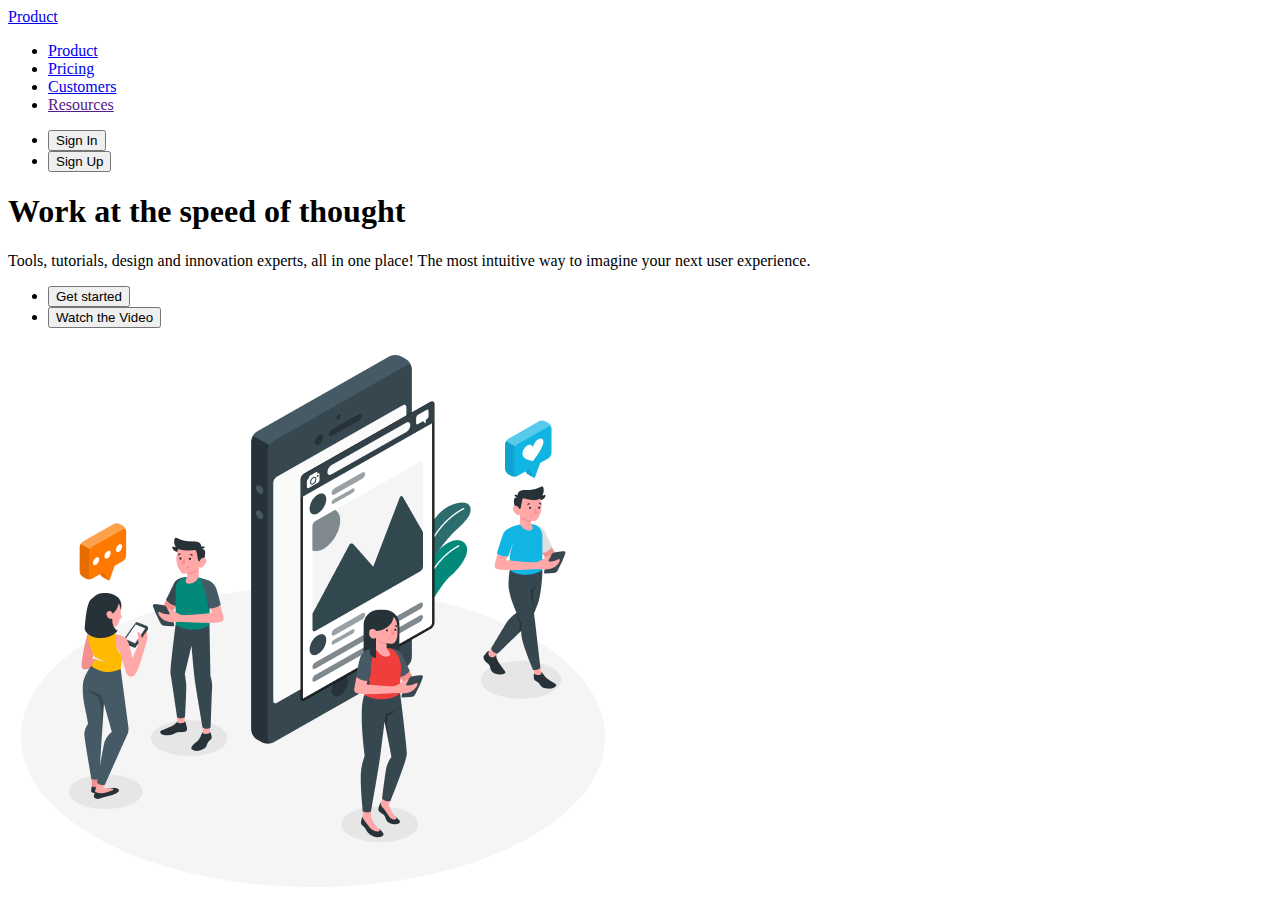
==== index.html @ 8b55de96 "add index file" ====
<!DOCTYPE html>
<html lang="en">

<head>
    <meta charset="UTF-8">
    <meta name="viewport" content="width=device-width, initial-scale=1.0">
    <title>Bisness promotion</title>
</head>

<body>
    <header>


        <nav>
            <a href="index.html"><img src="" alt="">Product</a>
            <ul>
                <li><a href="./index.html">Product</a></li>
                <li><a href="./pricises.html">Pricing</a></li>
                <li><a href="./customers.html">Customers</a></li>
                <li><a href="">Resources</a></li>
            </ul>
        </nav>
        <ul>
            <li><button type="button">Sign In</button></li>
            <li><button type="button">Sign Up</button></li>
        </ul>
    </header>

    <main>
        <section>
            <h1>Work at the speed of thought</h1>
            <p>Tools, tutorials, design and innovation experts, all in one place! The most intuitive way to imagine your
                next user
                experience.</p>
            <ul>
                <li><button type="button">Get started</button></li>
                <li><button type="button">Watch the Video</button></li>
            </ul>
            <img src="./images/hero-img (1).png" alt="peoples">
        </section>

    </main>
    <footer></footer>
</body>

</html>
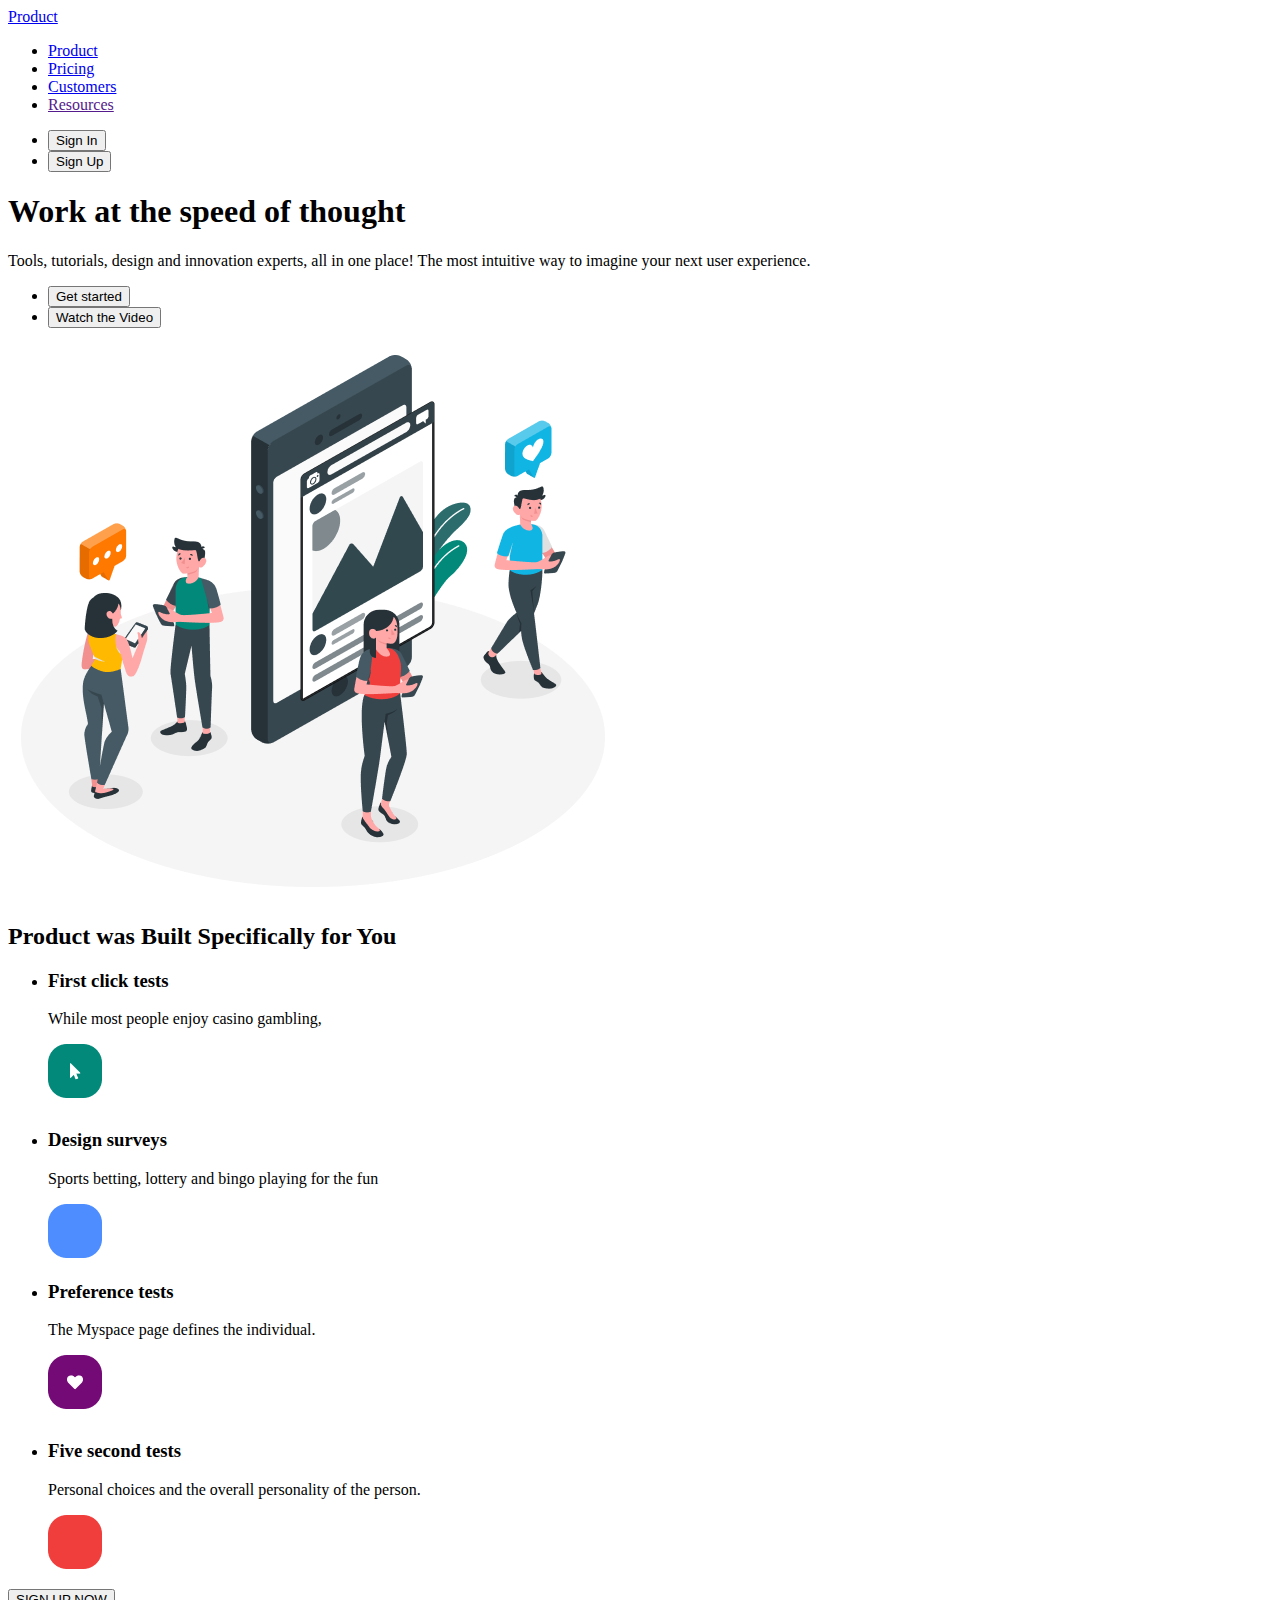
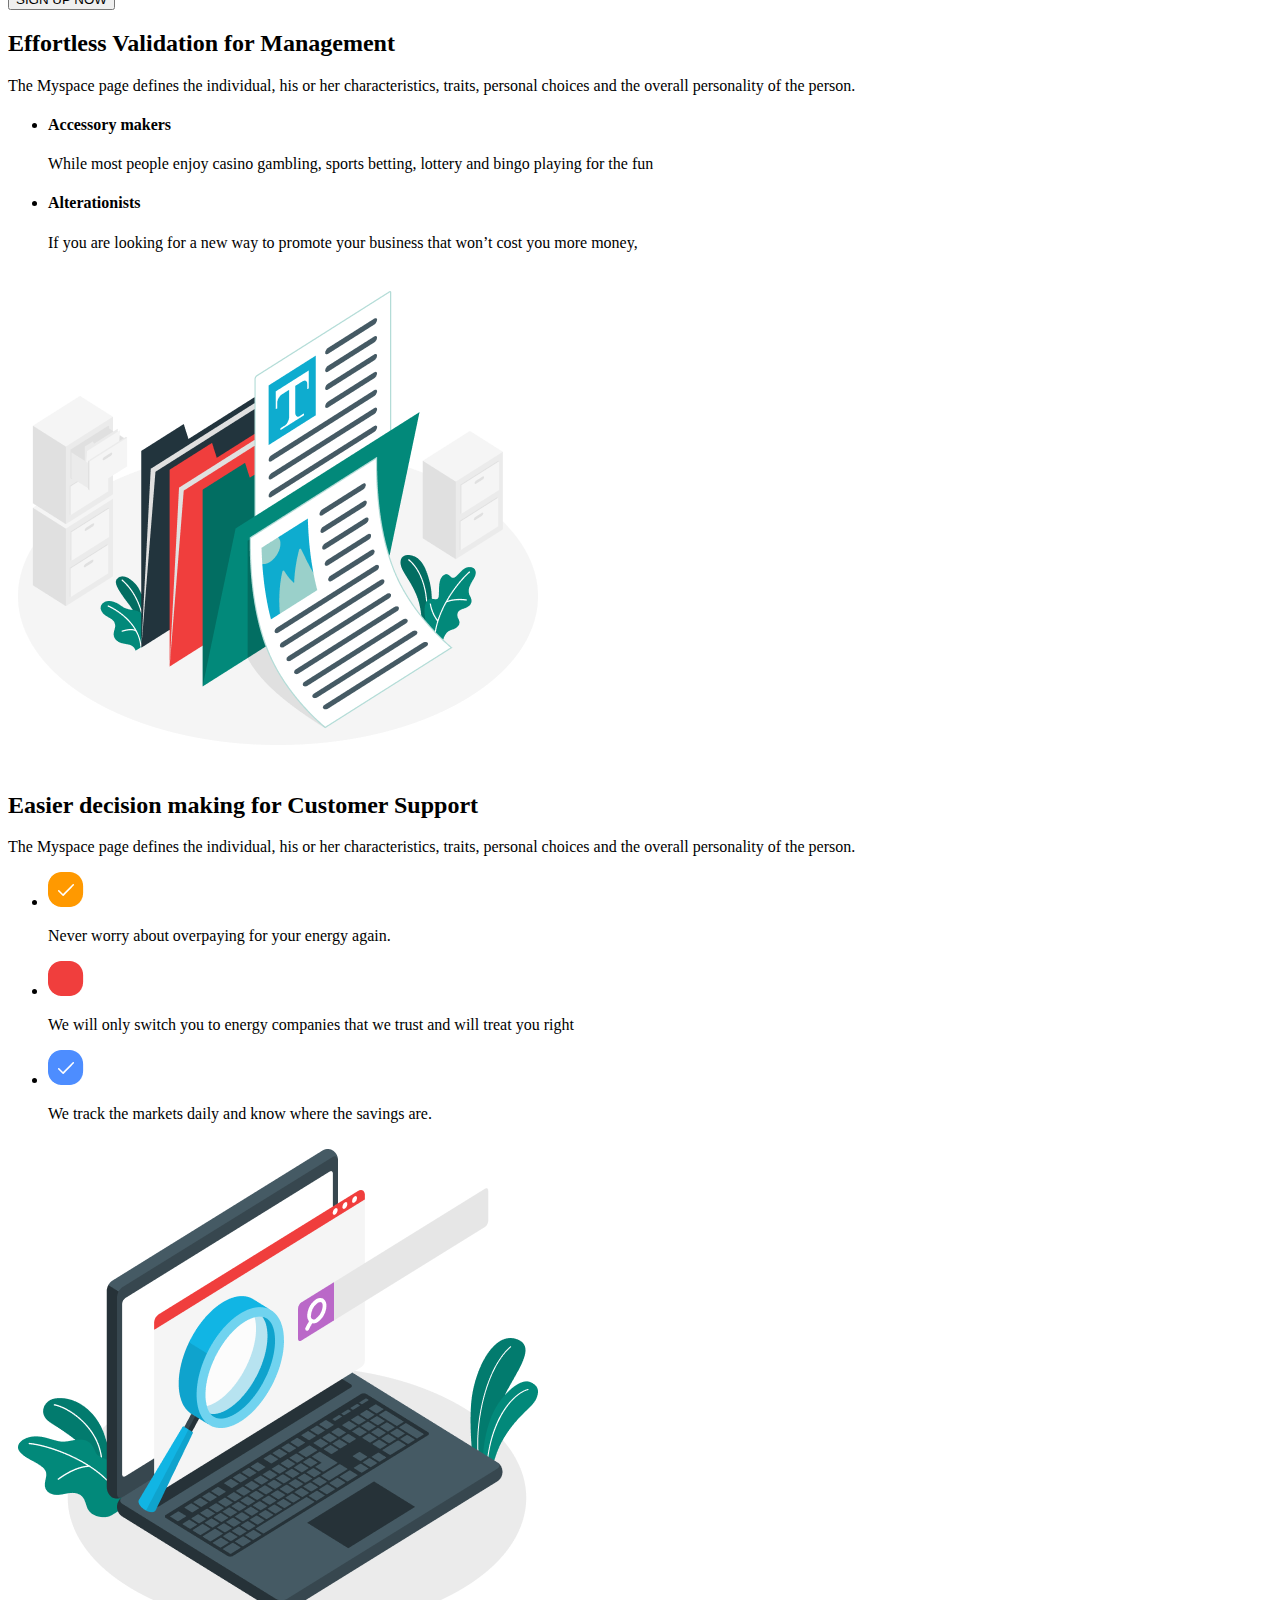
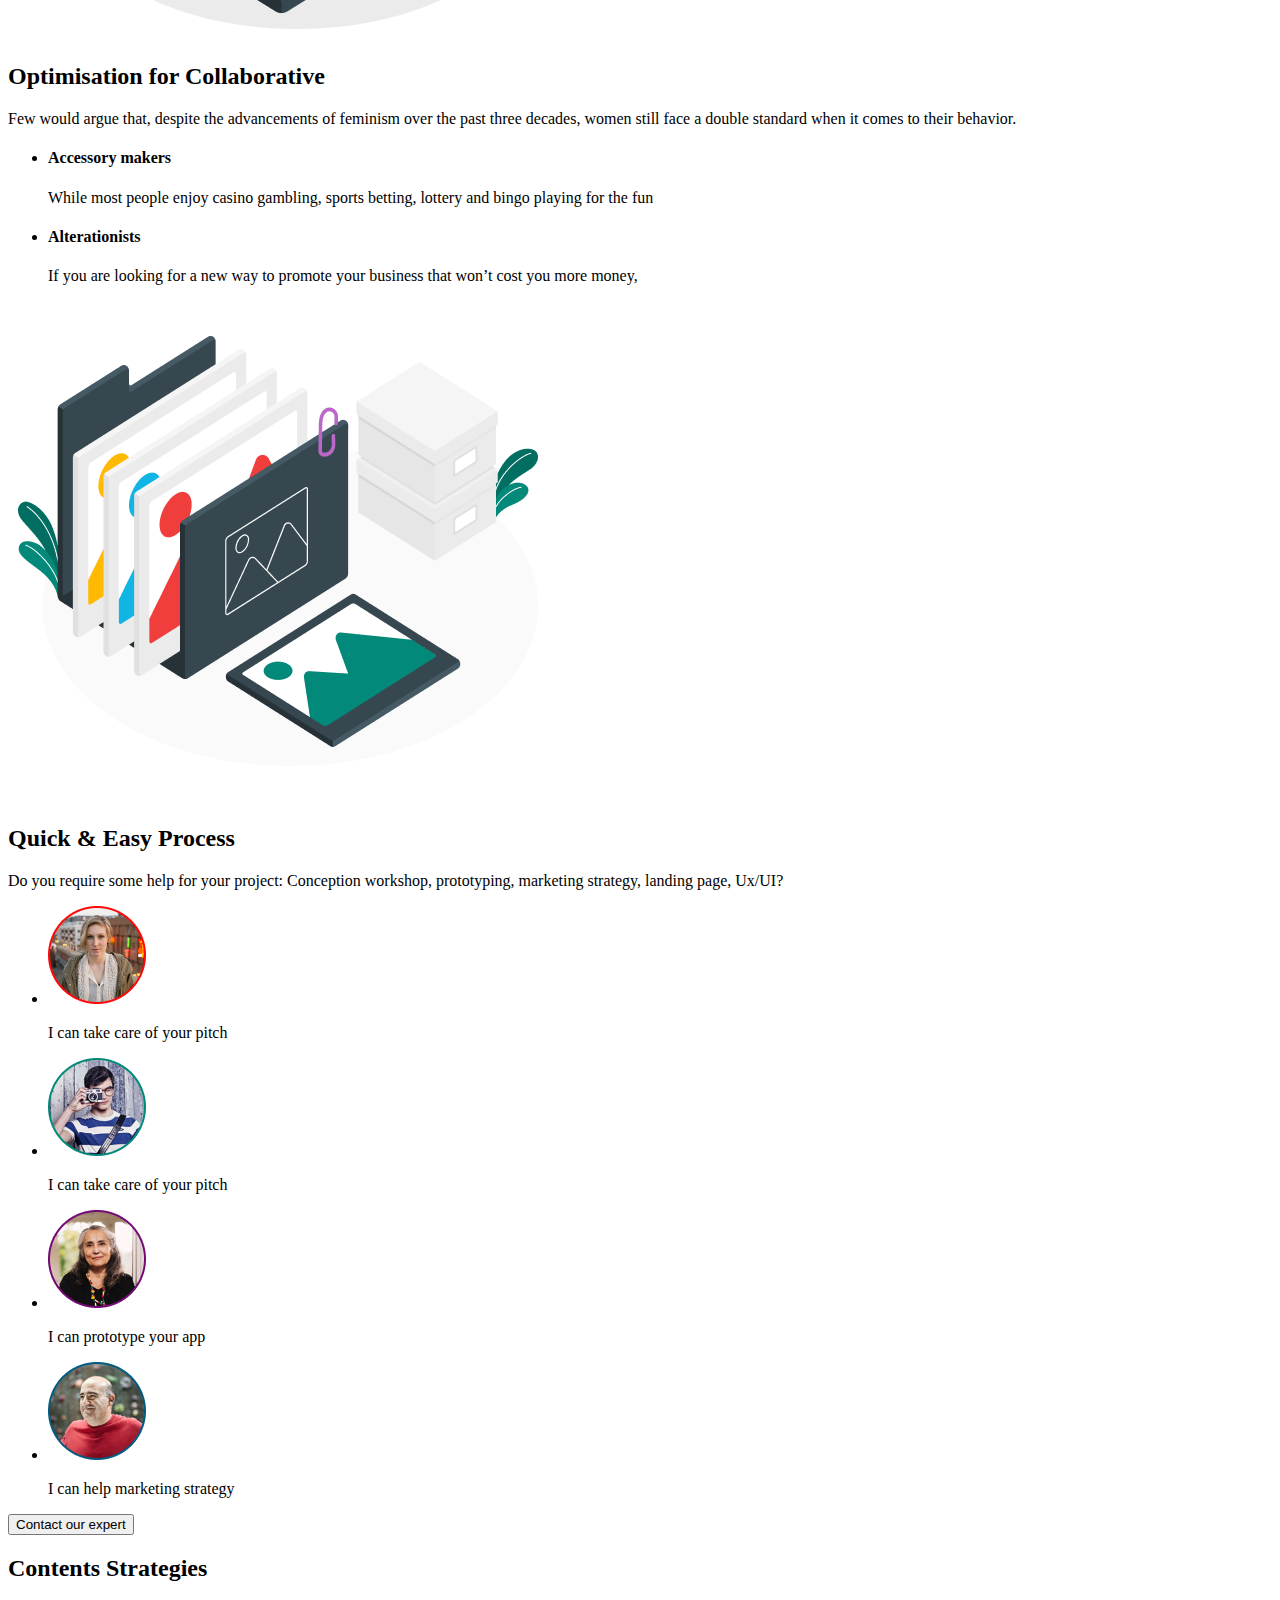
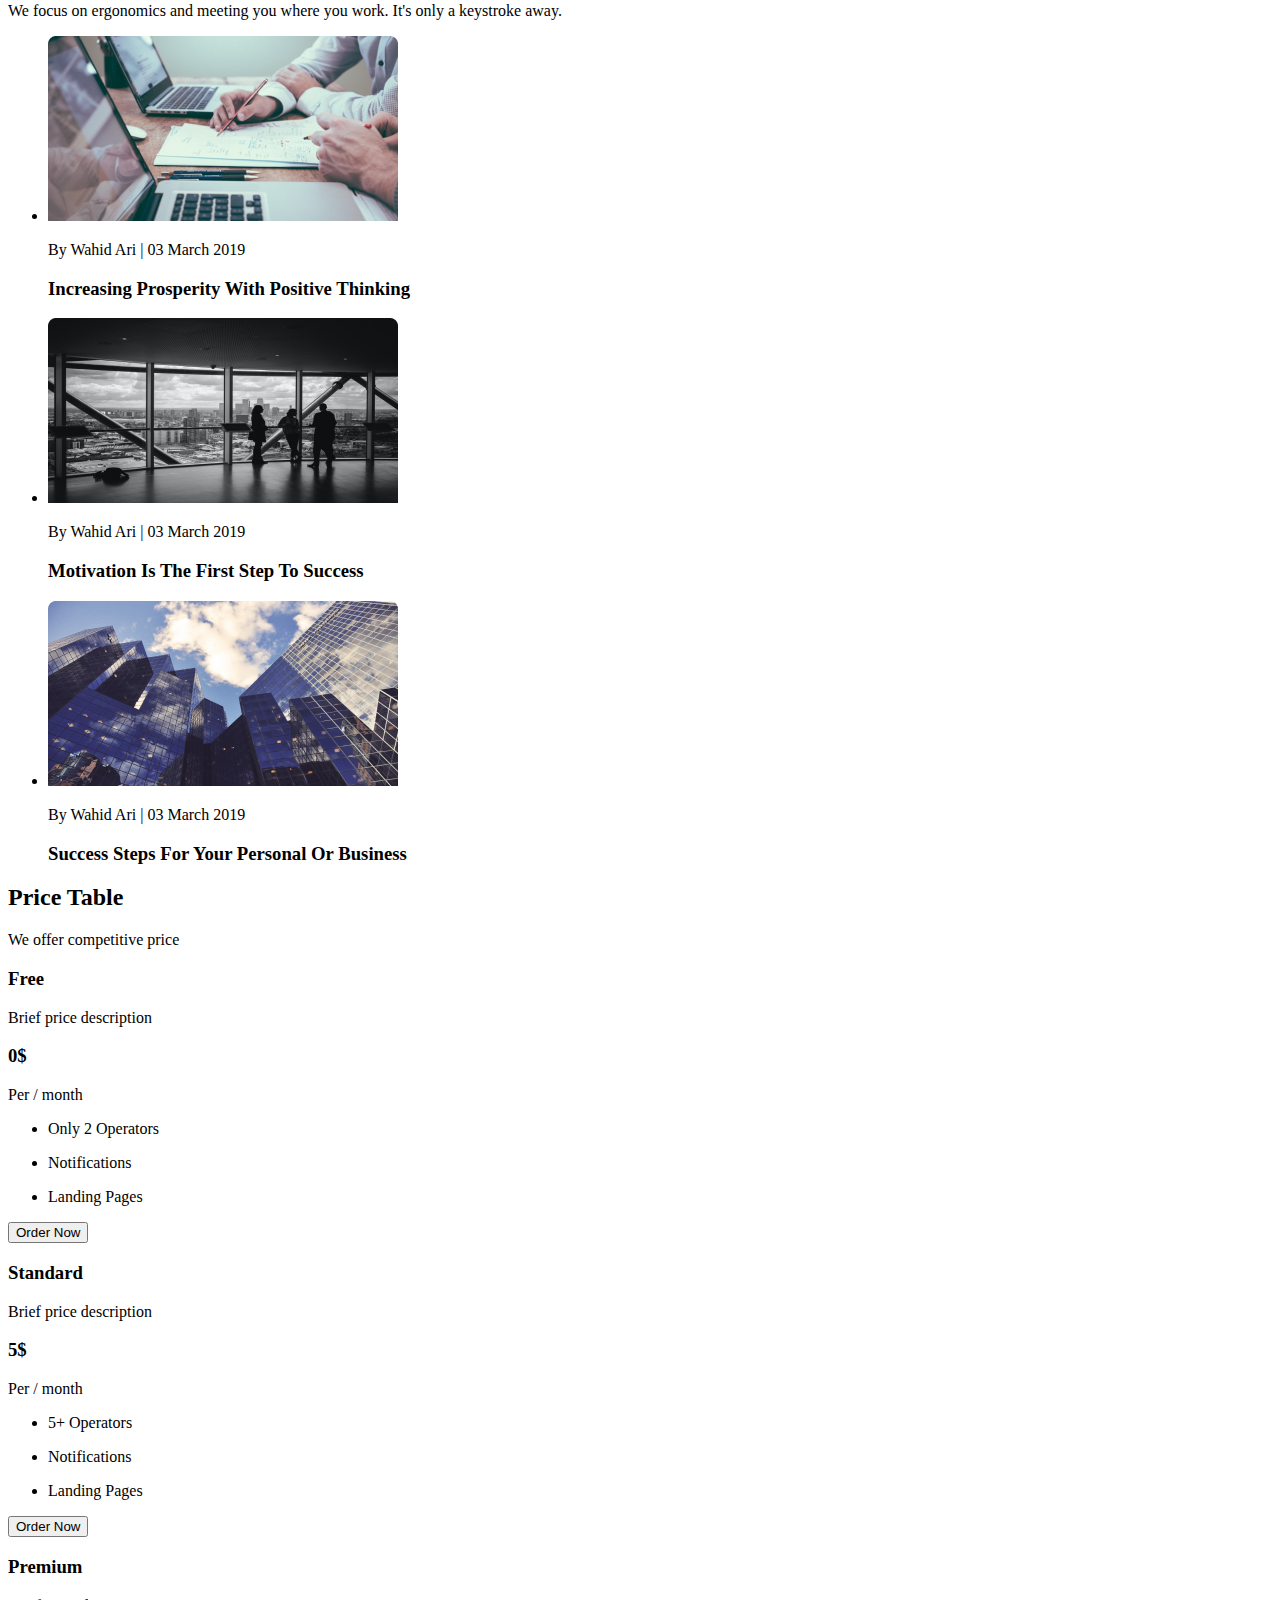
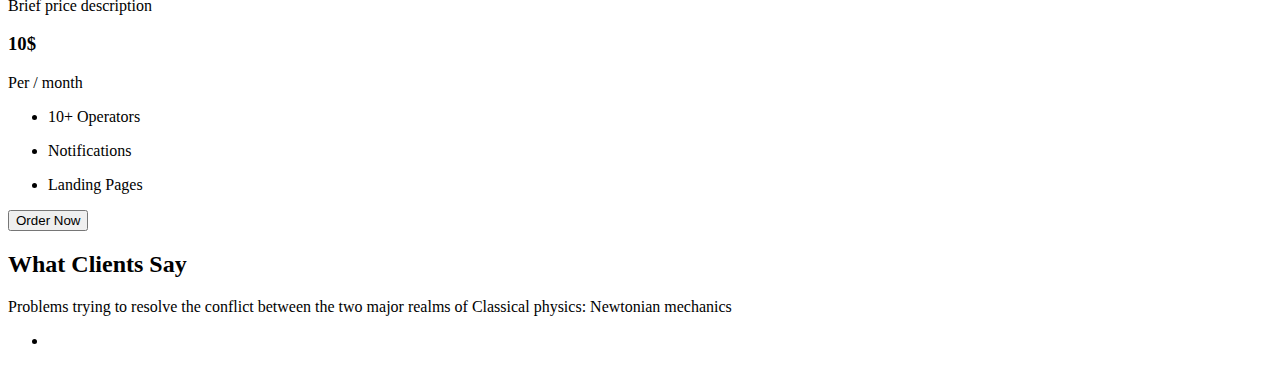
==== commit e9375812: "add index file" ====
--- a/index.html
+++ b/index.html
@@ -38,6 +38,210 @@
             </ul>
             <img src="./images/hero-img (1).png" alt="peoples">
         </section>
+        <section>
+            <h2>Product was Built Specifically for You</h2>
+            <ul>
+                <li>
+                    <h3>First click tests</h3>
+                    <p>While most people enjoy casino gambling,</p> 
+                    <img src="./images/grun.png" alt="grun">
+                </li>
+            </ul>
+            <ul>
+                <li>
+                    <h3>Design surveys</h3>
+                    <p>Sports betting, lottery and bingo playing for the fun</p>
+                    <img src="./images/blau.png" alt="blau">
+                </li>
+            </ul>
+            <ul>
+                <li>
+                    <h3>Preference tests</h3>
+                    <p>The Myspace page defines the individual.</p>
+                    <img src="./images/lila.png" alt="lila">
+                </li>
+            </ul>
+            <ul>
+                <li>
+                    <h3>Five second tests</h3>
+                    <p>Personal choices and the overall personality of the person.</p>
+                    <img src="./images/rot.png" alt="rot">
+                </li>
+            </ul>
+            <button type="button">SIGN UP NOW</button>
+        </section>
+        <section>
+            <h2>Effortless Validation for Management</h2>
+            <p>The Myspace page defines the individual, his or her characteristics, traits, personal choices and the overall
+            personality of the person.</p>
+            <ul>
+                <li>
+                    <h4>Accessory makers</h4>
+                    <p>While most people enjoy casino gambling, sports betting, lottery and bingo playing for the fun</p>
+                </li>
+            </ul>
+            <ul>
+                <li>
+                    <h4>Alterationists</h4>
+                    <p>If you are looking for a new way to promote your business that won’t cost you more money,</p>
+                </li>
+            </ul>
+            <img src="./images/management-img (1).png" alt="Management">
+        </section>
+        <section>
+            <h2>Easier decision making for Customer Support</h2>
+                <p>The Myspace page defines the individual, his or her characteristics, traits, personal choices and the overall
+                personality of the person.</p>
+                <ul>
+                    <li>
+                        <img src="./images/icon (2).png" alt="icon2"><p>Never worry about overpaying for your energy again.</p>
+                    </li>
+                    <li>
+                        <img src="./images/Rectangle (1).png" alt="Rectangle"><p>We will only switch you to energy companies that we trust and will treat you right</p>
+                    </li>
+                    <li>
+                        <img src="./images/icon (1) (1).png" alt="icon1"><p>We track the markets daily and know where the savings are.</p>
+                    </li>
+                </ul>
+                <img src="./images/support-img (1).png" alt="support-img">
+        </section>
+        <section>
+            <h2>Optimisation for Collaborative</h2>
+            <p>Few would argue that, despite the advancements of feminism over the past three decades, women still face a double
+            standard when it comes to their behavior.</p>
+            <ul>
+                <li>
+                    <h4>Accessory makers</h4>
+                    <p>While most people enjoy casino gambling, sports betting, lottery and bingo playing for the fun</p>
+                </li>
+                <li>
+                    <h4>Alterationists</h4>
+                    <p>If you are looking for a new way to promote your business that won’t cost you more money,</p>
+                </li>
+            </ul>
+            <img src="./images/collaboration-img (1).png" alt="collaboration-img">
+        </section>
+        <section>
+            <h2>Quick & Easy Process</h2>
+            <p>Do you require some help for your project: Conception workshop,
+            prototyping, marketing strategy, landing page, Ux/UI?</p>
+            <ul>
+                <li>
+                    <img src="./images/avatar (4).png" alt="girl">
+                    <p>I can take care of your pitch</p>
+                </li>
+                <li>
+                    <img src="./images/avatar (1).png" alt="boy">
+                    <p>I can take care of your pitch</p>
+                </li>
+                <li>
+                    <img src="./images/avatar (1) (1).png" alt="women">
+                    <p>I can prototype your app</p>
+                </li>
+                <li>
+                    <img src="./images/avatar (3) (1).png" alt="men">
+                    <p>I can help marketing strategy</p>
+                </li>
+            </ul>
+            <button type="button">Contact our expert</button>
+        </section>
+        <section>
+            <h2>Contents Strategies</h2>
+            <p>We focus on ergonomics and meeting you where you work. It's only a keystroke away.</p>
+            <ul>
+                <li>
+                    <img src="./images/image (3).png" alt="competer">
+                    <p>By Wahid Ari | 03 March 2019</p>
+                    <h3>Increasing Prosperity With Positive Thinking</h3>
+                </li>
+                <li>
+                    <img src="./images/image (1) (1).png" alt="bild">
+                    <p>By Wahid Ari | 03 March 2019</p>
+                    <h3>Motivation Is The First Step To Success</h3>
+                </li>
+                <li>
+                    <img src="./images/image (2) (1).png" alt="sky">
+                    <p>By Wahid Ari | 03 March 2019</p>
+                    <h3>Success Steps For Your Personal Or Business</h3>
+                </li>
+            </ul>
+        </section>
+        <section>
+            <h2>Price Table</h2>
+            <p>We offer competitive price</p>
+
+            <h3>Free</h3>
+            <p>Brief price description</p>
+            <div>
+                <h3>0&#36;</h3>
+                <p>Per / month</p>
+            <ul>
+                <li>
+                    <p>Only 2 Operators</p>
+                </li>
+                <li>
+                    <p>Notifications</p>
+                </li>
+                <li>
+                    <p>Landing Pages</p>
+                </li>
+            </ul>
+            <button type="button">Order Now</button>
+            </div>
+           
+            <div>
+            <h3>Standard</h3>
+            <p>Brief price description</p>
+            
+            <h3>5&#36;</h3>
+            <p>Per / month</p>
+            <ul>
+                <li>
+                    <p>5+ Operators</p>
+                </li>
+                <li>
+                    <p>Notifications</p>
+                </li>
+                <li>
+                    <p>Landing Pages</p>
+                </li>
+            </ul>
+            <button type="button">Order Now</button>
+            </div>
+
+            <div>
+                <h3>Premium</h3>
+                <p>Brief price description</p>
+                
+                <h3>10&#36;</h3>
+                <p>Per / month</p>
+                <ul>
+                    <li>
+                        <p>10+ Operators</p>
+                    </li>
+                    <li>
+                        <p>Notifications</p>
+                    </li>
+                    <li>
+                        <p>Landing Pages</p>
+                    </li>
+                </ul>
+                <button type="button">Order Now</button>
+            </div>
+        </section>
+        <section> 
+            <h2>What Clients Say</h2>
+            <p>Problems trying to resolve the conflict between
+            the two major realms of Classical physics: Newtonian mechanics</p>
+
+            <ul>
+                <li>
+                    
+                </li>
+            </ul>
+        </section>
+
+    
 
     </main>
     <footer></footer>
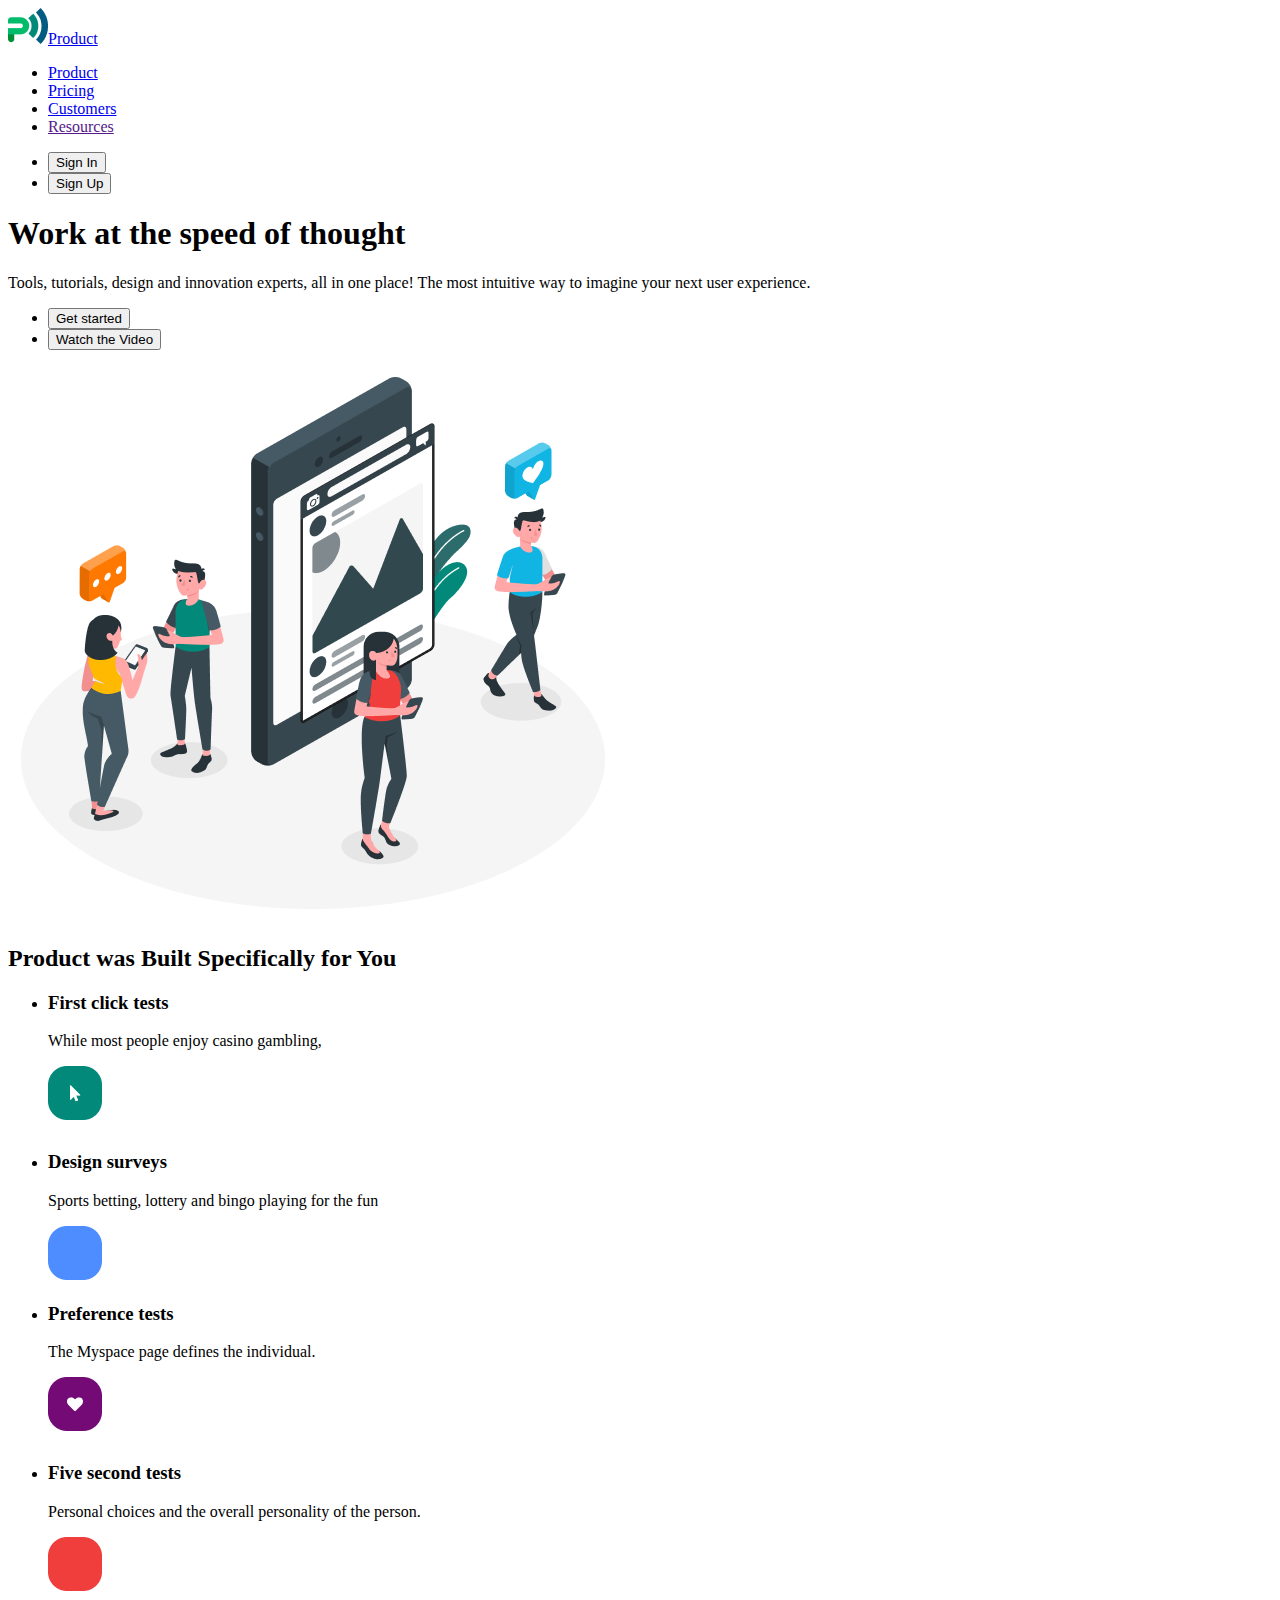
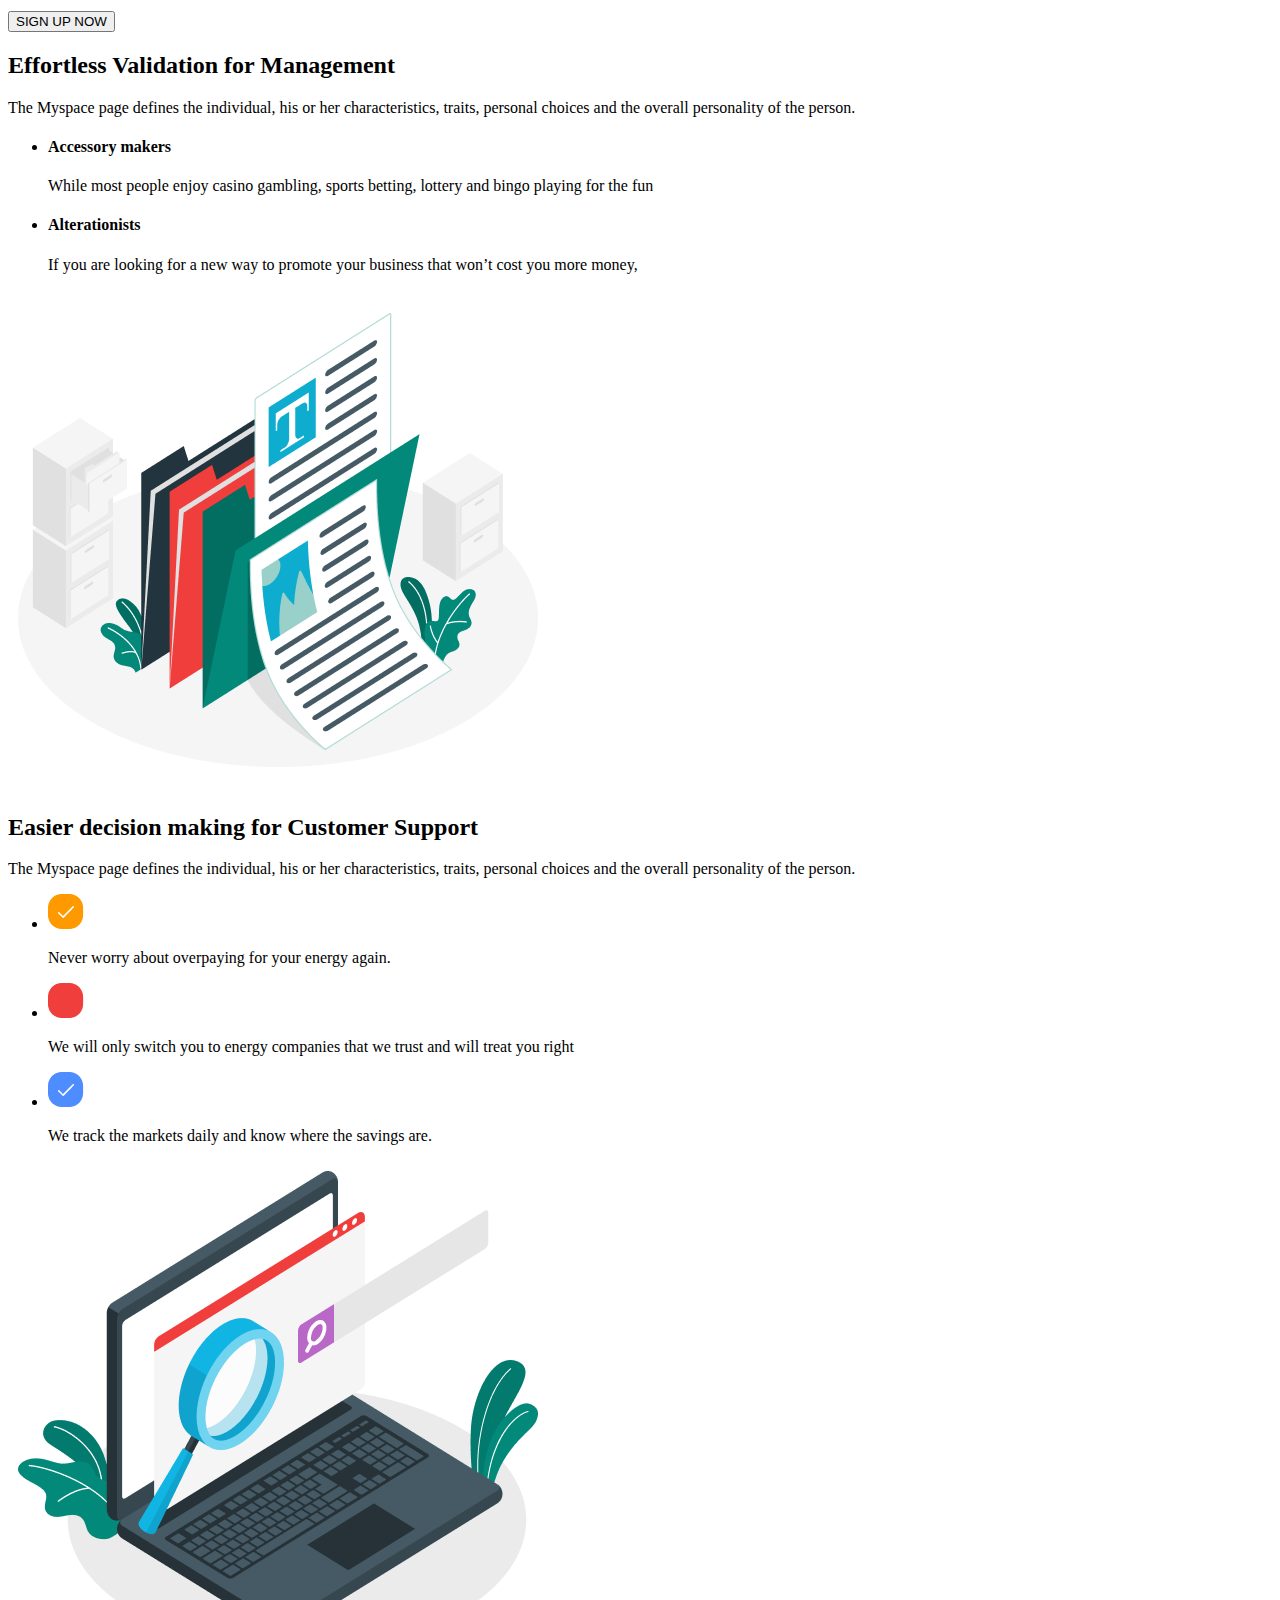
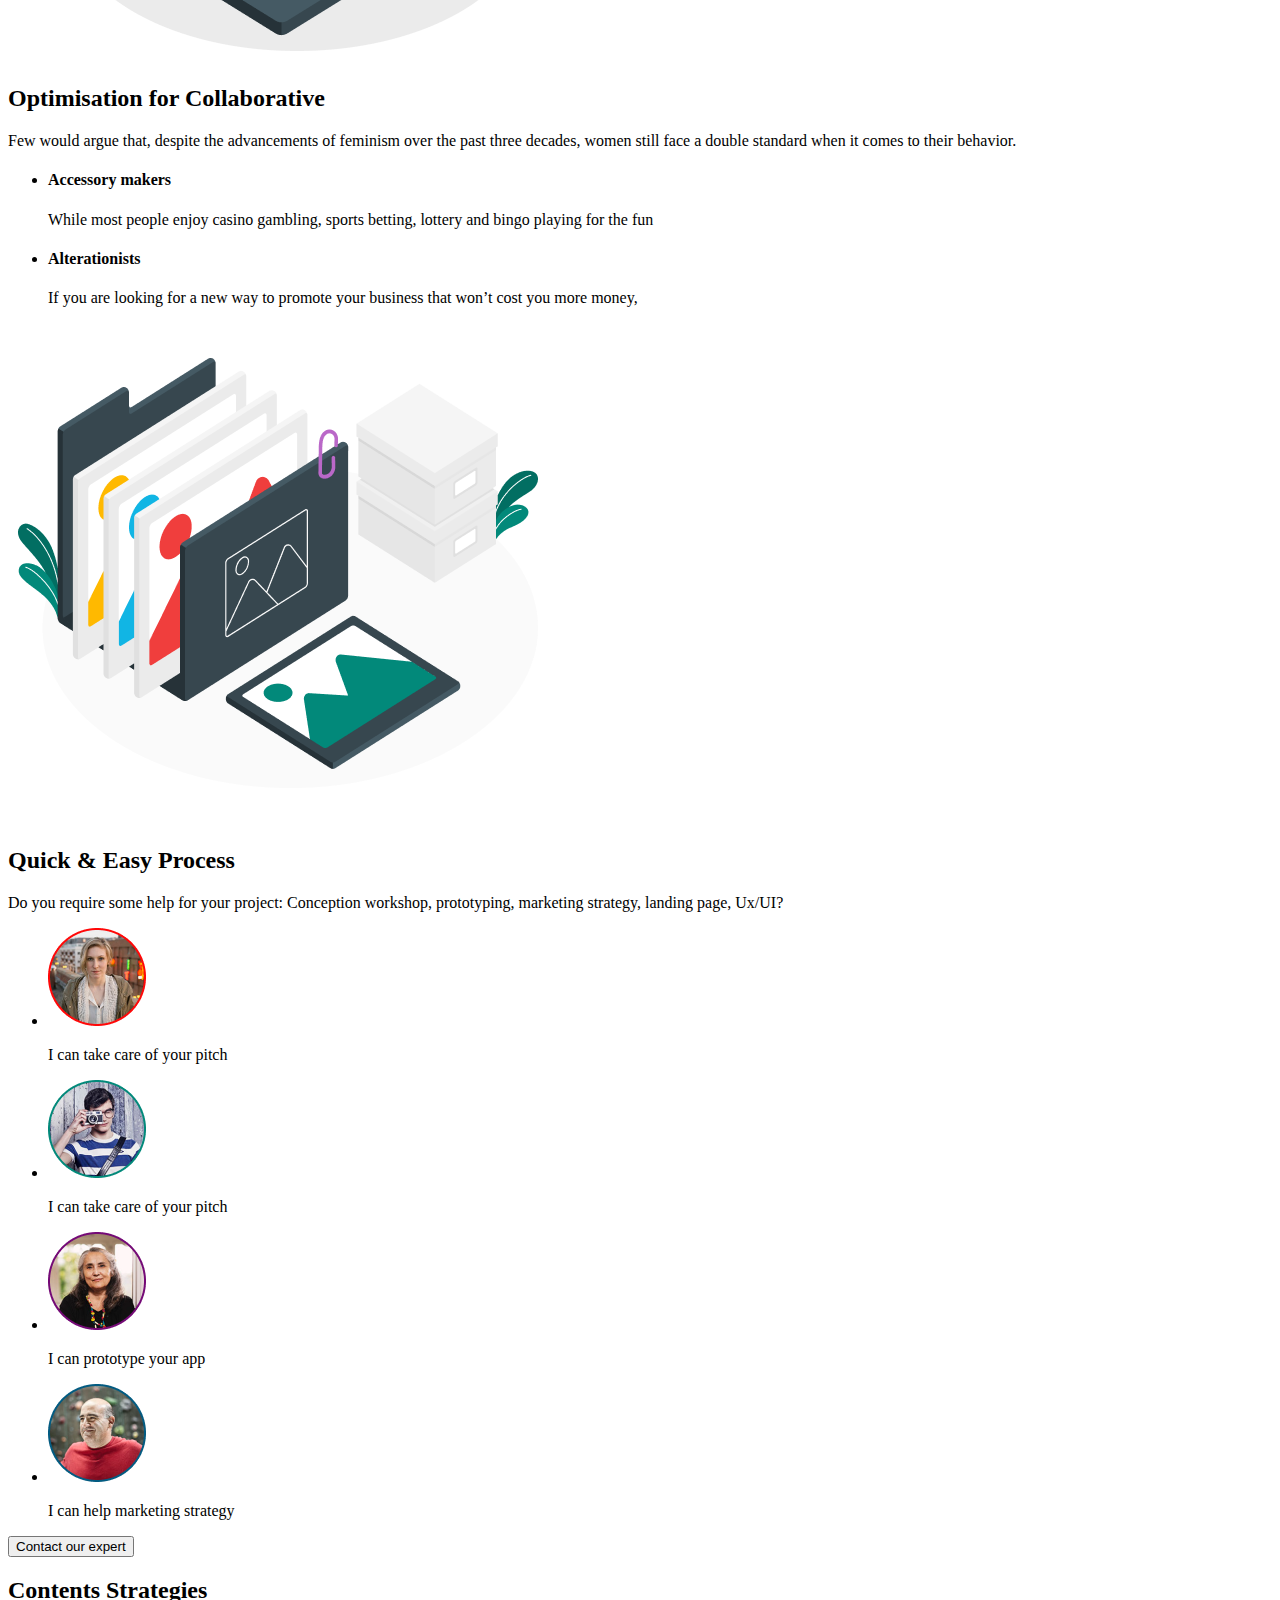
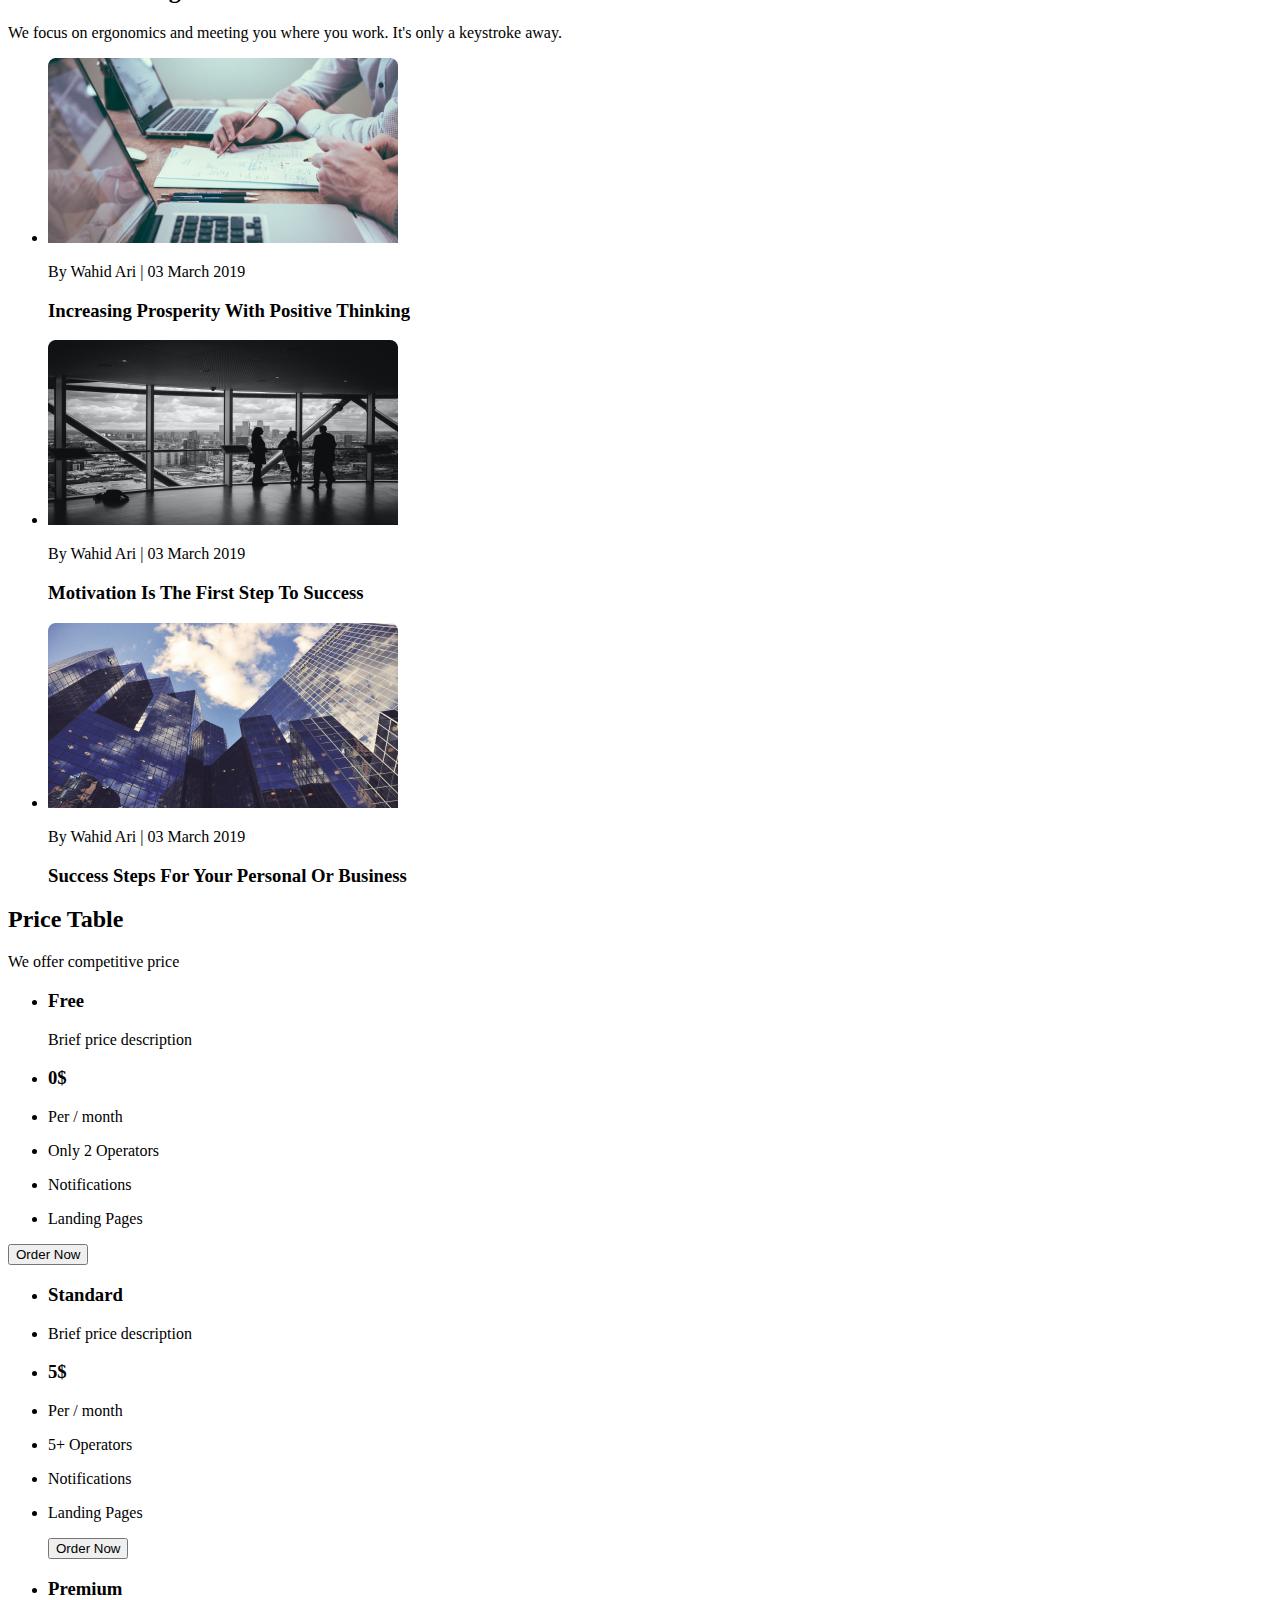
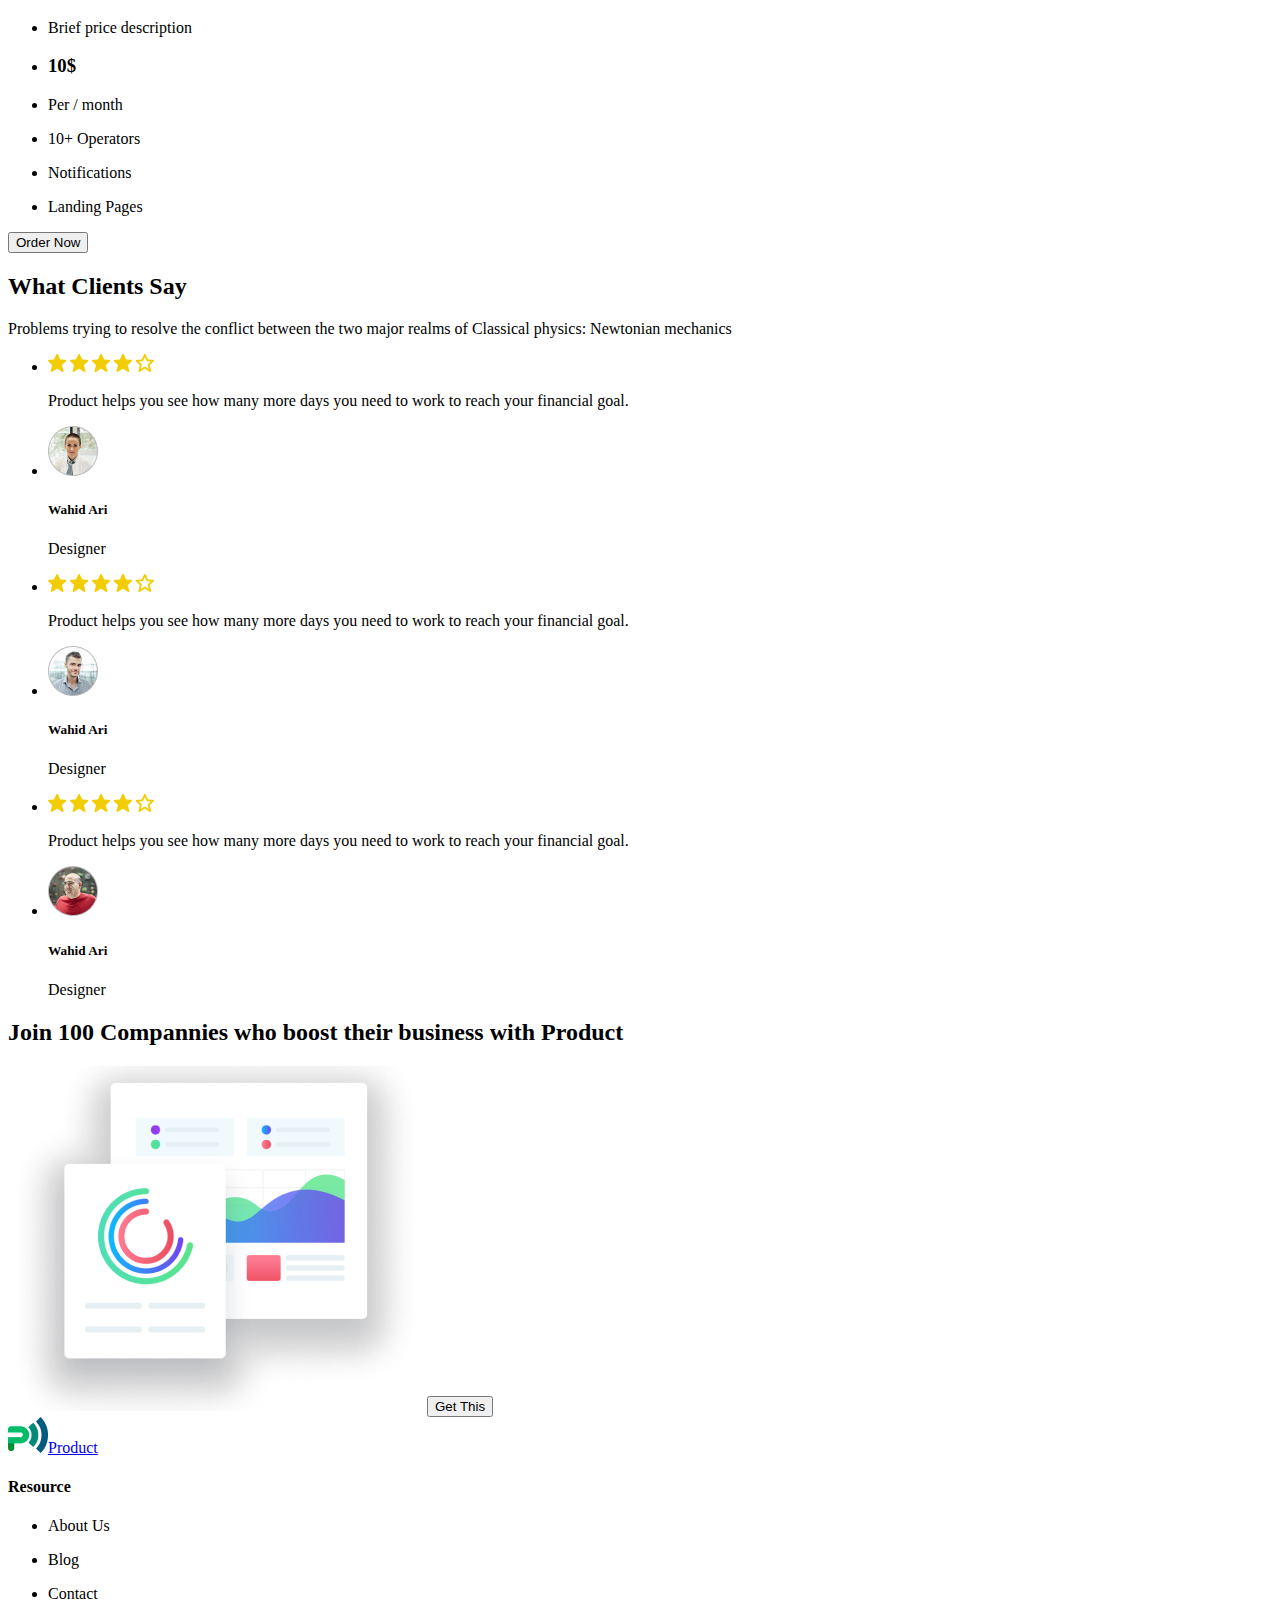
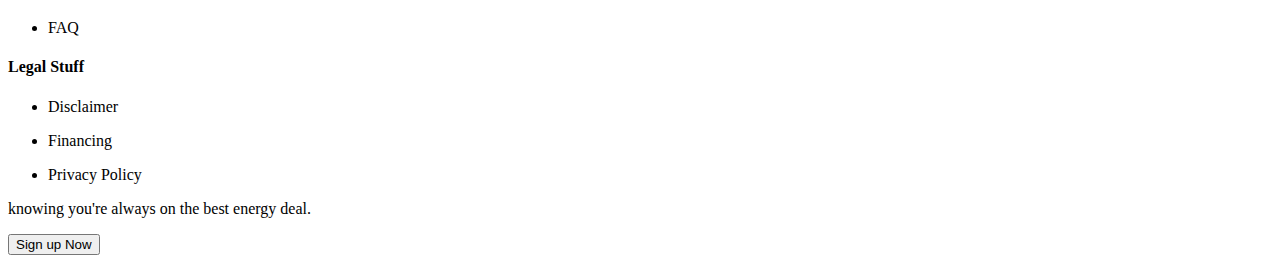
==== commit b67000b0: "add index file" ====
--- a/index.html
+++ b/index.html
@@ -12,7 +12,7 @@
 
 
         <nav>
-            <a href="index.html"><img src="" alt="">Product</a>
+            <a href="index.html"><img src="./images/logo (1).png" alt="logo">Product</a>
             <ul>
                 <li><a href="./index.html">Product</a></li>
                 <li><a href="./pricises.html">Pricing</a></li>
@@ -169,12 +169,15 @@
         <section>
             <h2>Price Table</h2>
             <p>We offer competitive price</p>
-
-            <h3>Free</h3>
-            <p>Brief price description</p>
-            <div>
-                <h3>0&#36;</h3>
-                <p>Per / month</p>
+            <ul>
+                <li>
+                    <h3>Free</h3>
+                    <p>Brief price description</p>
+                 </li>
+            </ul>
+            <ul><li><h3>0&#36;</h3></li>
+                <li><p>Per / month</p></li>
+            </ul>
             <ul>
                 <li>
                     <p>Only 2 Operators</p>
@@ -187,34 +190,38 @@
                 </li>
             </ul>
             <button type="button">Order Now</button>
-            </div>
+            
            
-            <div>
-            <h3>Standard</h3>
-            <p>Brief price description</p>
+            <ul>
+                <li><h3>Standard</h3></li>
+                <li><p>Brief price description</p></li>
+            </ul>
+            <ul>
+                <li><h3>5&#36;</h3></li>
+                <li><p>Per / month</p></li>
+            </ul>
+            <ul>
+                <li>
+                    <p>5+ Operators</p>
+                </li>
+                <li>
+                    <p>Notifications</p>
+                </li>
+                <li>
+                    <p>Landing Pages</p>
+                </li>
             
-            <h3>5&#36;</h3>
-            <p>Per / month</p>
-            <ul>
-                <li>
-                    <p>5+ Operators</p>
-                </li>
-                <li>
-                    <p>Notifications</p>
-                </li>
-                <li>
-                    <p>Landing Pages</p>
-                </li>
-            </ul>
             <button type="button">Order Now</button>
-            </div>
-
-            <div>
-                <h3>Premium</h3>
-                <p>Brief price description</p>
-                
-                <h3>10&#36;</h3>
-                <p>Per / month</p>
+            </ul>
+
+            <ul>
+                <li><h3>Premium</h3></li>
+                <li><p>Brief price description</p></li>
+             </ul> 
+             <ul>
+                <li><h3>10&#36;</h3></li>
+                <li><p>Per / month</p></li>
+             </ul>  
                 <ul>
                     <li>
                         <p>10+ Operators</p>
@@ -227,24 +234,77 @@
                     </li>
                 </ul>
                 <button type="button">Order Now</button>
-            </div>
         </section>
         <section> 
             <h2>What Clients Say</h2>
             <p>Problems trying to resolve the conflict between
             the two major realms of Classical physics: Newtonian mechanics</p>
-
-            <ul>
-                <li>
-                    
-                </li>
-            </ul>
-        </section>
-
-    
-
+            <ul>
+                <li>
+                    <img src="./images/Group 204 (1).png" alt="star">
+                    <p>Product helps you see how many
+                    more days you need to work to
+                    reach your financial goal.</p>
+                </li>
+                <li>
+                    <img src="./images/Ellipse 2 (3).png" alt="girl">
+                    <h5>Wahid Ari</h5>
+                    <p>Designer</p>
+                </li>
+            </ul>
+            <ul>
+                <li>
+                    <img src="./images/Group 204 (1).png" alt="star">
+                    <p>Product helps you see how many
+                        more days you need to work to
+                        reach your financial goal.</p>
+                </li>
+                <li>
+                    <img src="./images/Ellipse 2 (1) (1).png" alt="boy">
+                    <h5>Wahid Ari</h5>
+                    <p>Designer</p>
+                </li>
+            </ul>
+            <ul>
+                <li>
+                    <img src="./images/Group 204 (1).png" alt="star">
+                    <p>Product helps you see how many
+                        more days you need to work to
+                        reach your financial goal.</p>
+                </li>
+                <li>
+                    <img src="./images/Ellipse 2 (2) (1).png" alt="men">
+                    <h5>Wahid Ari</h5>
+                    <p>Designer</p>
+                </li>
+            </ul>
+        </section>
+        
     </main>
-    <footer></footer>
+    <footer>
+        <section>
+            <h2>Join 100 Compannies who boost their business with Product</h2>
+            <img src="./images/graphics (1).png" alt="graphics">
+            <button type="button">Get This</button>
+        </section>
+
+        <a href="index.html"><img src="./images/logo (1).png" alt="logo">Product</a>
+        <h4>Resource</h4>
+        <ul>
+            <li><p>About Us</p></li>
+            <li> <p>Blog</p></li>
+            <li><p>Contact</p></li>
+            <li><p>FAQ</p></li>   
+        </ul>
+        <h4>Legal Stuff</h4>
+        <ul>
+            <li><p>Disclaimer</p></li>
+            <li><p>Financing</p></li>
+            <li><p>Privacy Policy</p></li>
+        </ul>
+        <p>knowing you're always on the best energy deal.</p>
+        <button type="button">Sign up Now</button>
+    </footer>
 </body>
 
 </html>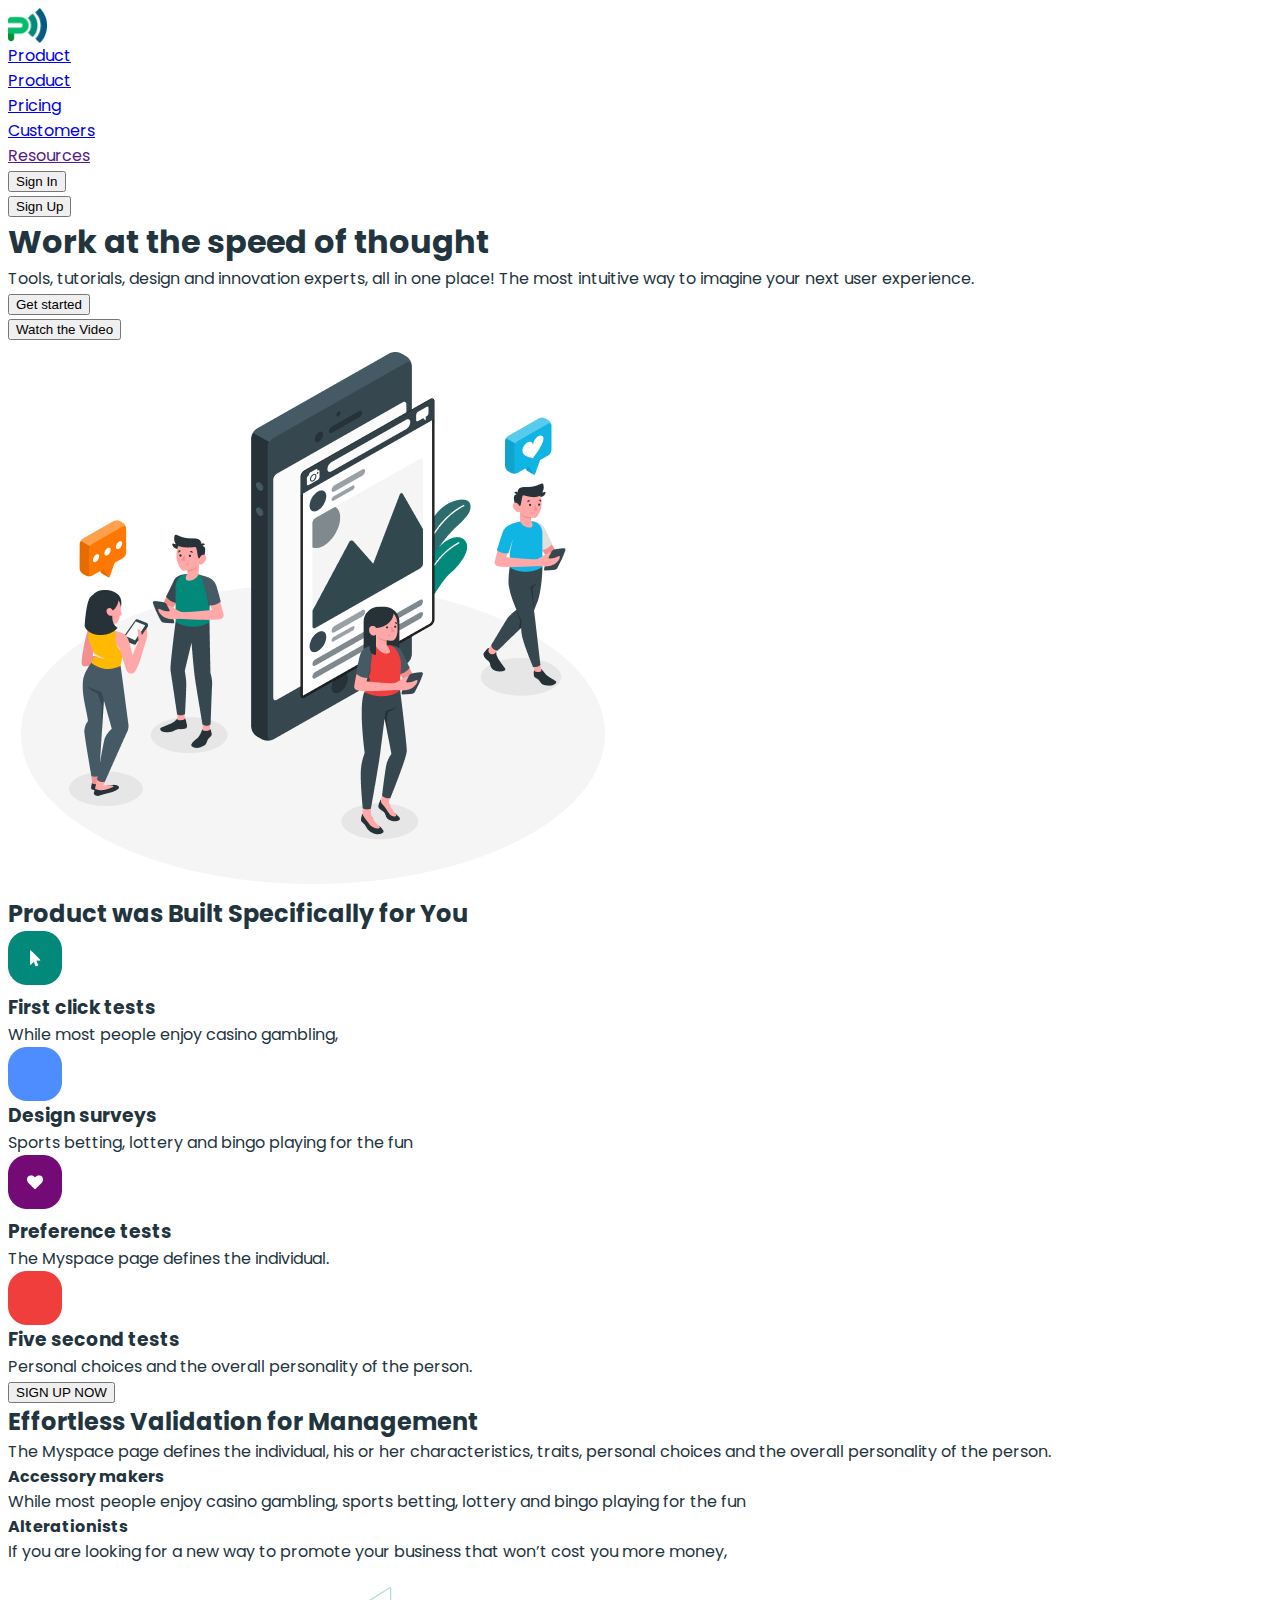
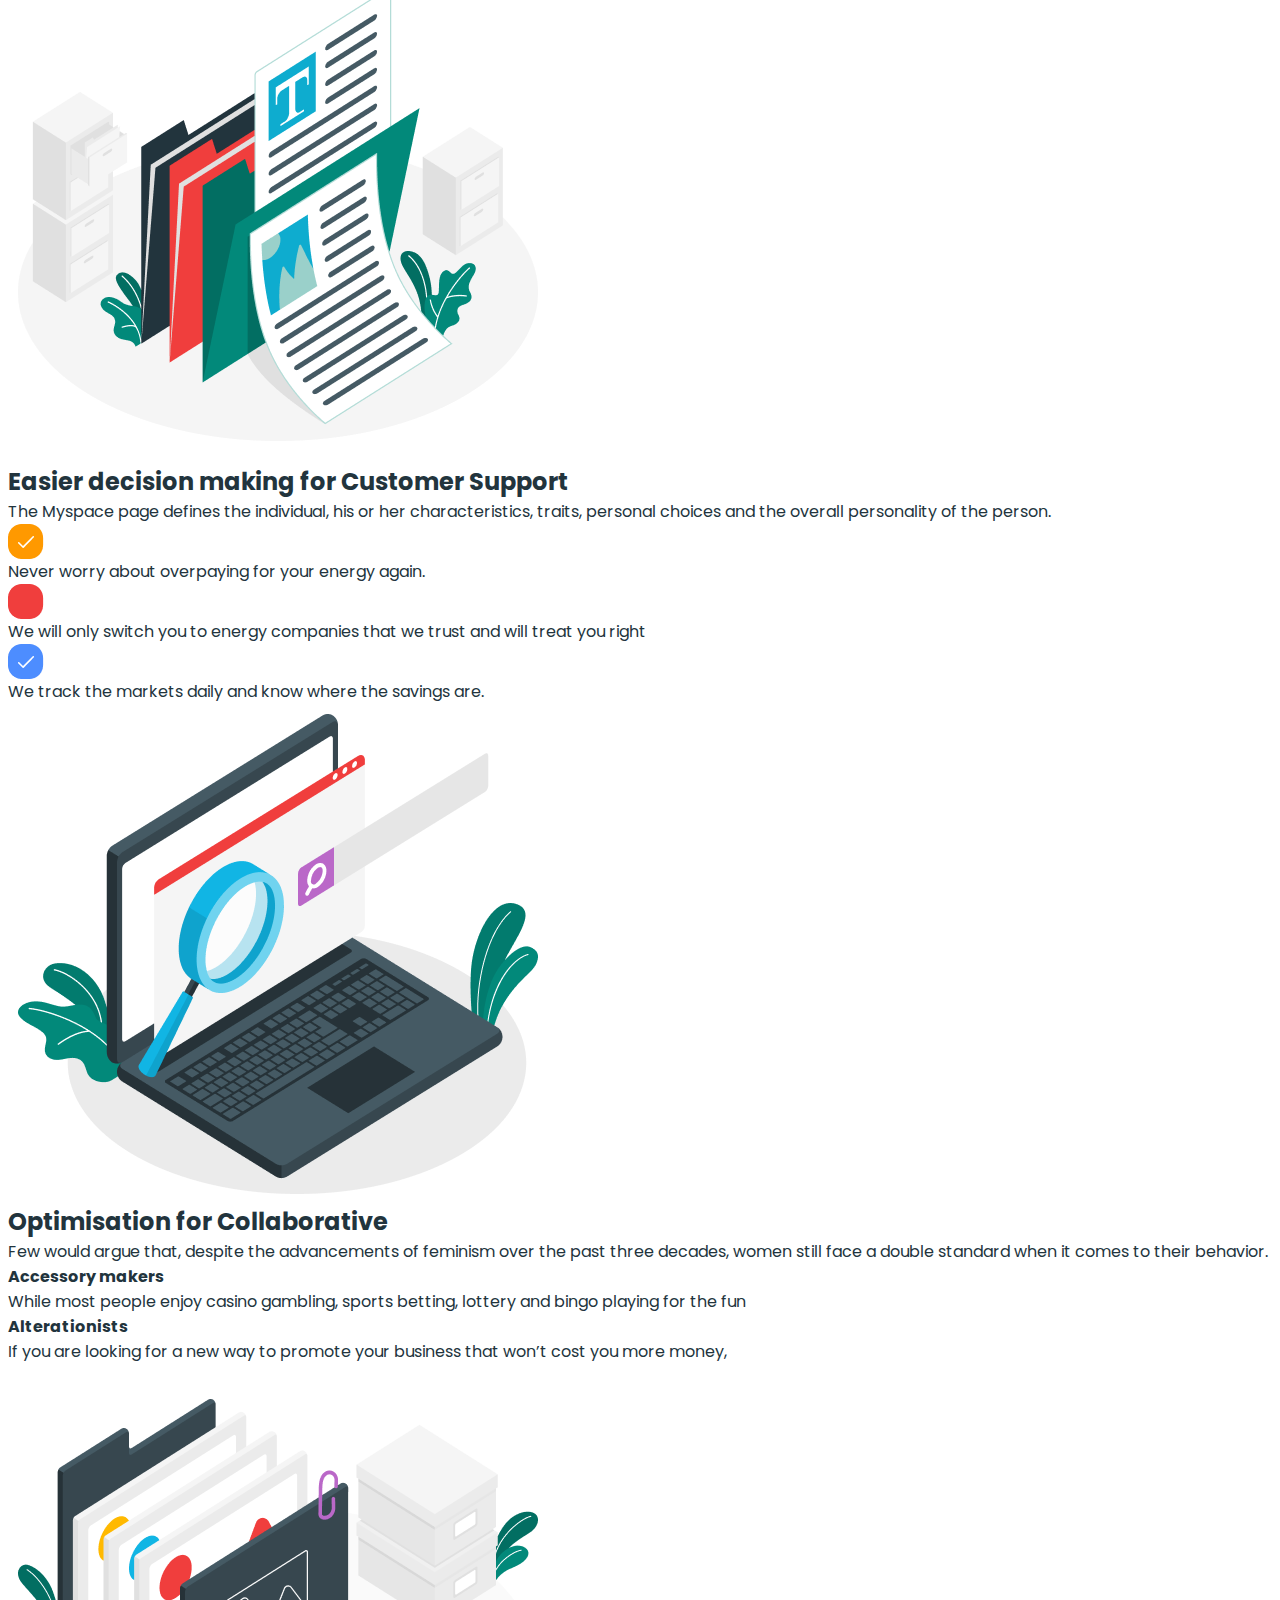
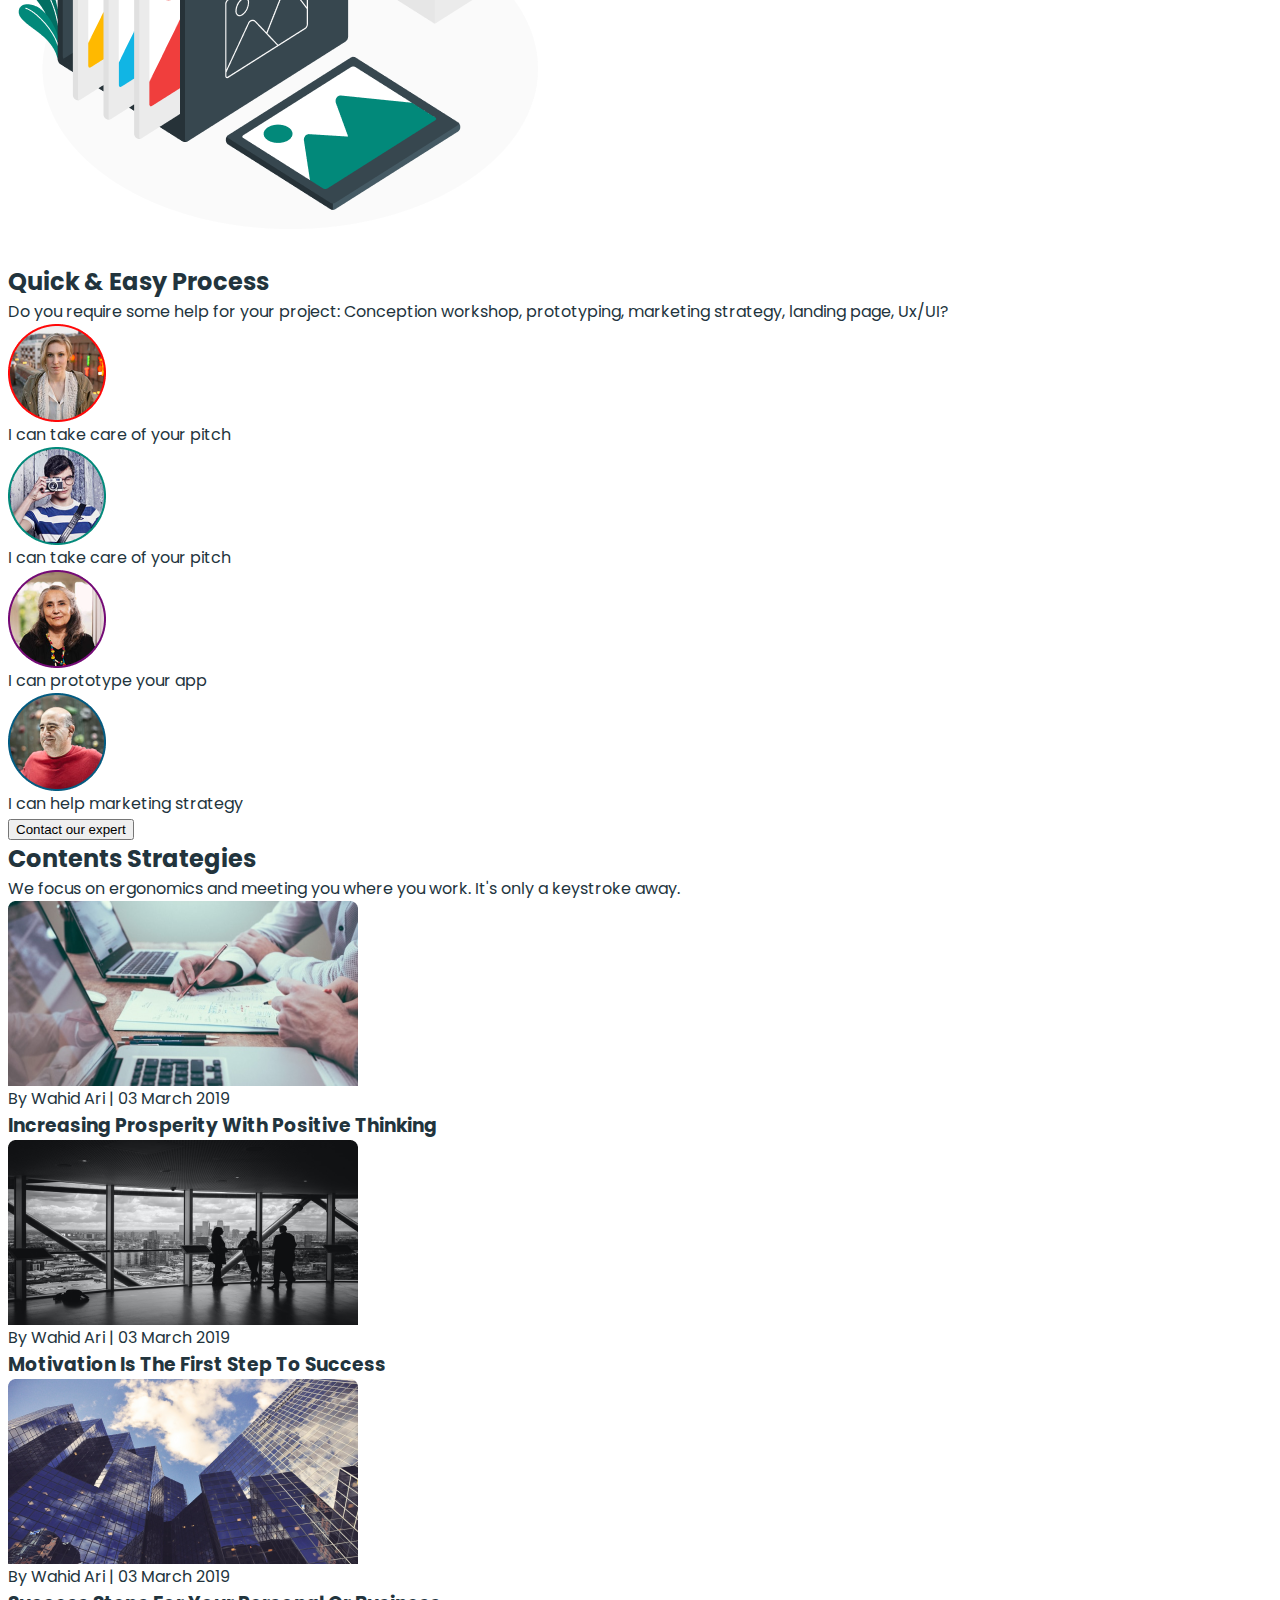
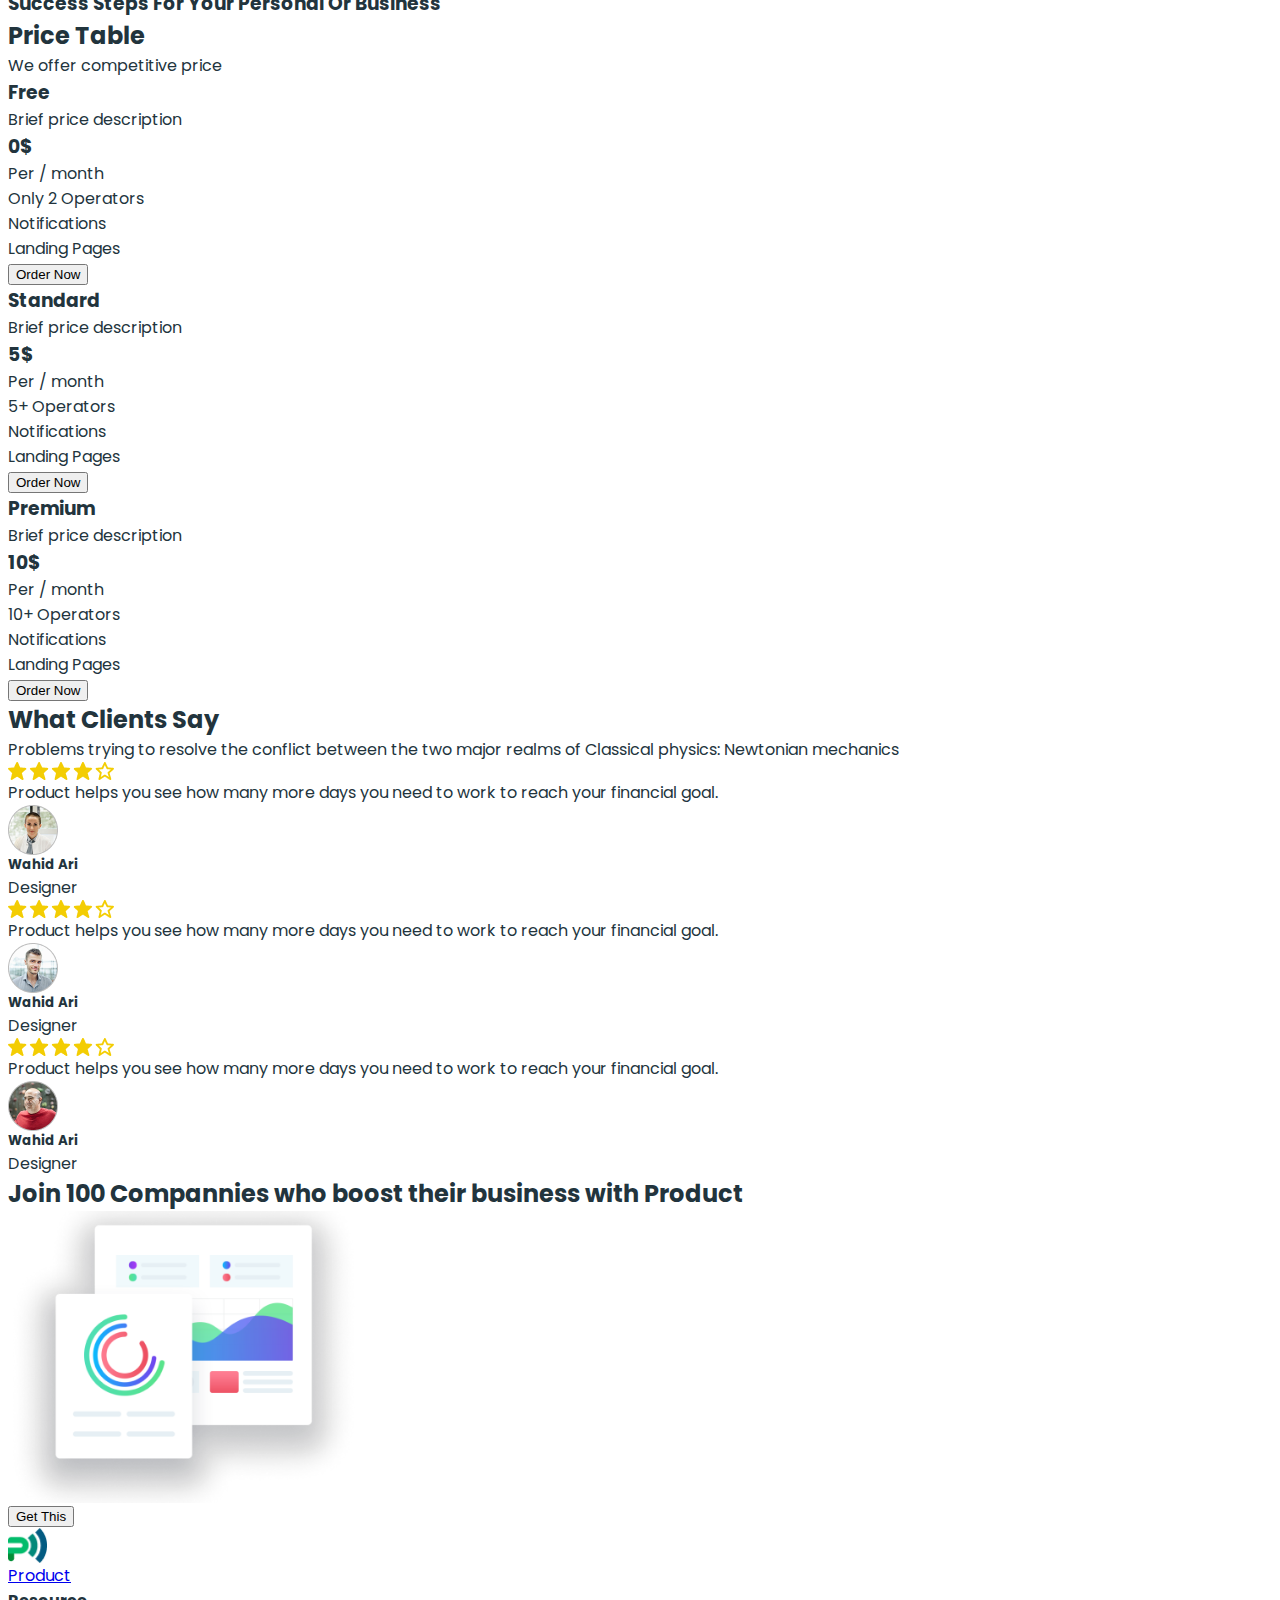
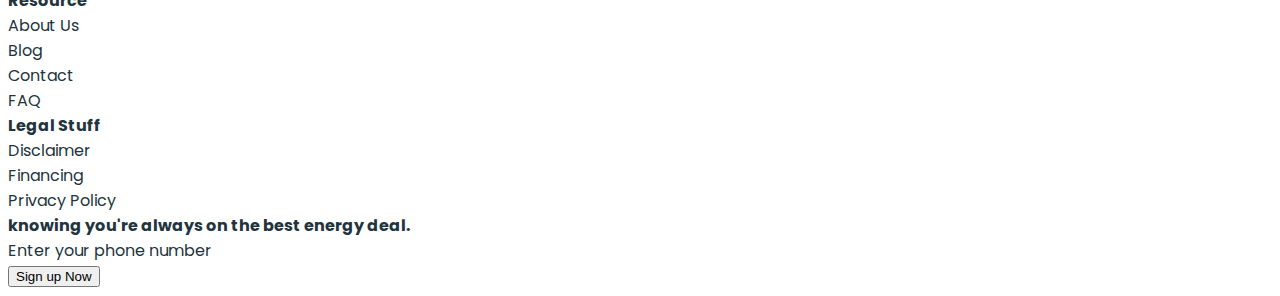
==== commit 995aa490: "add index file" ====
--- a/index.html
+++ b/index.html
@@ -5,305 +5,415 @@
     <meta charset="UTF-8">
     <meta name="viewport" content="width=device-width, initial-scale=1.0">
     <title>Bisness promotion</title>
+
+    <link rel="stylesheet" href="css/index.css">
+
+    <link rel="stylesheet" href="https://cdnjs.cloudflare.com/ajax/libs/modern-normalize/3.0.1/modern-normalize.min.css"
+        integrity="sha512-q6WgHqiHlKyOqslT/lgBgodhd03Wp4BEqKeW6nNtlOY4quzyG3VoQKFrieaCeSnuVseNKRGpGeDU3qPmabCANg=="
+        crossorigin="anonymous" referrerpolicy="no-referrer" />
+
+    <link rel="preconnect" href="https://fonts.googleapis.com">
+    <link rel="preconnect" href="https://fonts.gstatic.com" crossorigin>
+    <link
+        href="https://fonts.googleapis.com/css2?family=Montserrat:ital,wght@0,100..900;1,100..900&family=Poppins:ital,wght@0,100;0,200;0,300;0,400;0,500;0,600;0,700;0,800;0,900;1,100;1,200;1,300;1,400;1,500;1,600;1,700;1,800;1,900&display=swap"
+        rel="stylesheet">
+
+       
+
 </head>
 
+
 <body>
-    <header>
-
-
-        <nav>
-            <a href="index.html"><img src="./images/logo (1).png" alt="logo">Product</a>
-            <ul>
-                <li><a href="./index.html">Product</a></li>
-                <li><a href="./pricises.html">Pricing</a></li>
-                <li><a href="./customers.html">Customers</a></li>
-                <li><a href="">Resources</a></li>
-            </ul>
-        </nav>
-        <ul>
-            <li><button type="button">Sign In</button></li>
-            <li><button type="button">Sign Up</button></li>
-        </ul>
+
+    <header class="title-header">
+        <div class="container container-header">
+            <nav class="main-header">
+                <a href="index.html"><img src="./images/logo (1).png" alt="logo" width="39"> <span class="logo-text">Product</span></a>
+                <ul class="main-header-nav">
+                    <li><a href="./index.html" class="main-header-link">Product</a></li>
+                    <li><a href="./pricises.html" class="main-header-link">Pricing</a></li>
+                    <li><a href="./customers.html" class="main-header-link">Customers</a></li>
+                    <li><a href="" class="main-header-link">Resources</a></li>
+                </ul>
+            </nav>
+
+            <ul class="header-button-nav">
+                <li><button type="button" class="header-button-in">Sign In</button></li>
+                <li><button type="button" class="header-button-up">Sign Up</button></li>
+            </ul>
+        </div>
     </header>
 
     <main>
-        <section>
-            <h1>Work at the speed of thought</h1>
-            <p>Tools, tutorials, design and innovation experts, all in one place! The most intuitive way to imagine your
+
+        <section class="title-page">
+            <div class="container container-title-page">
+                <h1 class="main-title">Work at the speed of thought</h1>
+                <p class="title-text">Tools, tutorials, design and innovation experts, all in one place! The most intuitive way to imagine your
                 next user
                 experience.</p>
-            <ul>
-                <li><button type="button">Get started</button></li>
-                <li><button type="button">Watch the Video</button></li>
-            </ul>
-            <img src="./images/hero-img (1).png" alt="peoples">
-        </section>
-        <section>
-            <h2>Product was Built Specifically for You</h2>
-            <ul>
-                <li>
-                    <h3>First click tests</h3>
-                    <p>While most people enjoy casino gambling,</p> 
-                    <img src="./images/grun.png" alt="grun">
-                </li>
-            </ul>
-            <ul>
-                <li>
-                    <h3>Design surveys</h3>
-                    <p>Sports betting, lottery and bingo playing for the fun</p>
-                    <img src="./images/blau.png" alt="blau">
-                </li>
-            </ul>
-            <ul>
-                <li>
-                    <h3>Preference tests</h3>
-                    <p>The Myspace page defines the individual.</p>
-                    <img src="./images/lila.png" alt="lila">
-                </li>
-            </ul>
-            <ul>
-                <li>
-                    <h3>Five second tests</h3>
-                    <p>Personal choices and the overall personality of the person.</p>
-                    <img src="./images/rot.png" alt="rot">
-                </li>
-            </ul>
-            <button type="button">SIGN UP NOW</button>
-        </section>
-        <section>
-            <h2>Effortless Validation for Management</h2>
-            <p>The Myspace page defines the individual, his or her characteristics, traits, personal choices and the overall
+
+                <ul class="title-button">
+                    <li><button type="button" class="title-button-get">Get started</button></li>
+                    <li><button type="button" class="title-button-watch">Watch the Video</button></li>
+                </ul>
+                <img src="./images/hero-img (1).png" alt="peoples" width="610">
+            </div>
+        </section>
+
+        <section class="product">
+            <div class="container container-product">
+                <h2 class="product-title">Product was Built Specifically for You</h2>
+                <ul class="product-description">
+                    <li class="product-li">
+                        <img src="./images/grun.png" alt="grun" width="54">
+                        <div class="product-block">
+                            <h3 class="product-name">First click tests</h3>
+                            <p class="product-text">While most people enjoy casino gambling,</p> 
+                        </div>
+                    </li>
+                </ul>
+                
+                <ul class="product-description">
+                    <li class="product-li">
+                        <img src="./images/blau.png" alt="blau" width="54">
+                        <div class="product-block">
+                            <h3 class="product-name">Design surveys</h3>
+                            <p class="product-text">Sports betting, lottery and bingo playing for the fun</p>
+                        </div>
+                    </li>
+                </ul>
+                
+                <ul class="product-description">
+                    <li class="product-li">
+                        <img src="./images/lila.png" alt="lila" width="54">
+                        <div class="product-block">
+                            <h3 class="product-name">Preference tests</h3>
+                            <p class="product-text">The Myspace page defines the individual.</p> 
+                        </div>
+                    </li>
+                </ul>
+                
+                <ul class="product-description">
+                    <li class="product-li">
+                        <img src="./images/rot.png" alt="rot" width="54">
+                        <div class="product-block">
+                            <h3 class="product-name">Five second tests</h3>
+                            <p class="product-text">Personal choices and the overall personality of the person.</p>
+                        </div>
+                    </li>
+                </ul>
+
+                <button type="button" class="product-buttom">SIGN UP NOW</button>
+            </div>
+        </section>
+
+
+        <section class="management">
+            <div class="container container-management">
+                <h2 class="management-title">Effortless Validation for <span class="management-title-name">Management</span></h2>
+                <p class="management-text">The Myspace page defines the individual, his or her characteristics, traits, personal choices and the overall
             personality of the person.</p>
-            <ul>
-                <li>
-                    <h4>Accessory makers</h4>
-                    <p>While most people enjoy casino gambling, sports betting, lottery and bingo playing for the fun</p>
-                </li>
-            </ul>
-            <ul>
-                <li>
-                    <h4>Alterationists</h4>
-                    <p>If you are looking for a new way to promote your business that won’t cost you more money,</p>
-                </li>
-            </ul>
-            <img src="./images/management-img (1).png" alt="Management">
-        </section>
-        <section>
-            <h2>Easier decision making for Customer Support</h2>
-                <p>The Myspace page defines the individual, his or her characteristics, traits, personal choices and the overall
+            <ul class="management-description">
+                <li class="management-li">
+                    <h4 class="management-name">Accessory makers</h4>
+                    <p class="management-text">While most people enjoy casino gambling, sports betting, lottery and bingo playing for the fun</p>
+                </li>
+            </ul>
+
+            <ul class="management-description">
+                <li class="management-li">
+                    <h4 class="management-name">Alterationists</h4>
+                    <p class="management-text">If you are looking for a new way to promote your business that won’t cost you more money,</p>
+                </li>
+            </ul>
+            <img src="./images/management-img (1).png" alt="Management" width="540">
+            </div>
+        </section>
+
+
+        <section class="customers">
+            <div class="container container-customers">
+                <h2 class="customers-title">Easier decision making for <span class="customers-title-name">Customer Support</span></h2>
+                <p class="customers-text">The Myspace page defines the individual, his or her characteristics, traits, personal choices and the overall
                 personality of the person.</p>
-                <ul>
-                    <li>
-                        <img src="./images/icon (2).png" alt="icon2"><p>Never worry about overpaying for your energy again.</p>
-                    </li>
-                    <li>
-                        <img src="./images/Rectangle (1).png" alt="Rectangle"><p>We will only switch you to energy companies that we trust and will treat you right</p>
-                    </li>
-                    <li>
-                        <img src="./images/icon (1) (1).png" alt="icon1"><p>We track the markets daily and know where the savings are.</p>
-                    </li>
-                </ul>
-                <img src="./images/support-img (1).png" alt="support-img">
-        </section>
-        <section>
-            <h2>Optimisation for Collaborative</h2>
-            <p>Few would argue that, despite the advancements of feminism over the past three decades, women still face a double
+                <ul class="customers-description">
+                    <li class="customers-li">
+                        <img src="./images/icon (2).png" alt="icon2" width="36">
+                        <p class="customers-text">Never worry about overpaying for your energy again.</p>
+                    </li>
+                    <li class="customers-li">
+                        <img src="./images/Rectangle (1).png" alt="Rectangle" width="36">
+                        <p class="customers-text">We will only switch you to energy companies that we trust and will treat you right</p>
+                    </li>
+                    <li class="customers-li">
+                        <img src="./images/icon (1) (1).png" alt="icon1" width="36">
+                        <p class="customers-text">We track the markets daily and know where the savings are.</p>
+                    </li>
+                </ul>
+                <img src="./images/support-img (1).png" alt="support-img" width="540">
+                </div>
+        </section>
+
+
+        <section class="collaborative">
+            <div class="container container-collaborative">
+                <h2 class="collaborative-title">Optimisation for <span class="collaborative-title-name">Collaborative</span></h2>
+                <p class="collaborative-text">Few would argue that, despite the advancements of feminism over the past three decades, women still face a double
             standard when it comes to their behavior.</p>
-            <ul>
-                <li>
-                    <h4>Accessory makers</h4>
-                    <p>While most people enjoy casino gambling, sports betting, lottery and bingo playing for the fun</p>
-                </li>
-                <li>
-                    <h4>Alterationists</h4>
-                    <p>If you are looking for a new way to promote your business that won’t cost you more money,</p>
-                </li>
-            </ul>
-            <img src="./images/collaboration-img (1).png" alt="collaboration-img">
-        </section>
-        <section>
-            <h2>Quick & Easy Process</h2>
-            <p>Do you require some help for your project: Conception workshop,
+            <ul class="collaborative-description">
+                <li class="collaborative-li">
+                    <h4 class="collaborative-name">Accessory makers</h4>
+                    <p class="collaborative-text">While most people enjoy casino gambling, sports betting, lottery and bingo playing for the fun</p>
+                </li>
+                <li class="collaborative-li">
+                    <h4 class="collaborative-name">Alterationists</h4>
+                    <p class="collaborative-text">If you are looking for a new way to promote your business that won’t cost you more money,</p>
+                </li>
+            </ul>
+            <img src="./images/collaboration-img (1).png" alt="collaboration-img" width="540">
+            </div>
+        </section>
+
+        <section class="feedback">
+            <div class="container container-feedback">
+                <h2 class="feedback-title">Quick & Easy Process</h2>
+                <p class="feedback-text">Do you require some help for your project: Conception workshop,
             prototyping, marketing strategy, landing page, Ux/UI?</p>
-            <ul>
-                <li>
-                    <img src="./images/avatar (4).png" alt="girl">
-                    <p>I can take care of your pitch</p>
-                </li>
-                <li>
-                    <img src="./images/avatar (1).png" alt="boy">
-                    <p>I can take care of your pitch</p>
-                </li>
-                <li>
-                    <img src="./images/avatar (1) (1).png" alt="women">
-                    <p>I can prototype your app</p>
-                </li>
-                <li>
-                    <img src="./images/avatar (3) (1).png" alt="men">
-                    <p>I can help marketing strategy</p>
-                </li>
-            </ul>
-            <button type="button">Contact our expert</button>
-        </section>
-        <section>
-            <h2>Contents Strategies</h2>
-            <p>We focus on ergonomics and meeting you where you work. It's only a keystroke away.</p>
-            <ul>
-                <li>
-                    <img src="./images/image (3).png" alt="competer">
-                    <p>By Wahid Ari | 03 March 2019</p>
-                    <h3>Increasing Prosperity With Positive Thinking</h3>
-                </li>
-                <li>
-                    <img src="./images/image (1) (1).png" alt="bild">
-                    <p>By Wahid Ari | 03 March 2019</p>
-                    <h3>Motivation Is The First Step To Success</h3>
-                </li>
-                <li>
-                    <img src="./images/image (2) (1).png" alt="sky">
-                    <p>By Wahid Ari | 03 March 2019</p>
-                    <h3>Success Steps For Your Personal Or Business</h3>
-                </li>
-            </ul>
-        </section>
-        <section>
-            <h2>Price Table</h2>
-            <p>We offer competitive price</p>
-            <ul>
-                <li>
-                    <h3>Free</h3>
-                    <p>Brief price description</p>
-                 </li>
-            </ul>
-            <ul><li><h3>0&#36;</h3></li>
-                <li><p>Per / month</p></li>
-            </ul>
-            <ul>
-                <li>
-                    <p>Only 2 Operators</p>
-                </li>
-                <li>
-                    <p>Notifications</p>
-                </li>
-                <li>
-                    <p>Landing Pages</p>
-                </li>
-            </ul>
-            <button type="button">Order Now</button>
-            
-           
-            <ul>
-                <li><h3>Standard</h3></li>
-                <li><p>Brief price description</p></li>
-            </ul>
-            <ul>
-                <li><h3>5&#36;</h3></li>
-                <li><p>Per / month</p></li>
-            </ul>
-            <ul>
-                <li>
-                    <p>5+ Operators</p>
-                </li>
-                <li>
-                    <p>Notifications</p>
-                </li>
-                <li>
-                    <p>Landing Pages</p>
-                </li>
-            
-            <button type="button">Order Now</button>
-            </ul>
-
-            <ul>
-                <li><h3>Premium</h3></li>
-                <li><p>Brief price description</p></li>
-             </ul> 
-             <ul>
-                <li><h3>10&#36;</h3></li>
-                <li><p>Per / month</p></li>
-             </ul>  
-                <ul>
-                    <li>
-                        <p>10+ Operators</p>
-                    </li>
-                    <li>
-                        <p>Notifications</p>
-                    </li>
-                    <li>
-                        <p>Landing Pages</p>
-                    </li>
-                </ul>
-                <button type="button">Order Now</button>
-        </section>
-        <section> 
-            <h2>What Clients Say</h2>
-            <p>Problems trying to resolve the conflict between
+            <ul class="feedback-description">
+                <li class="feedback-li">
+                    <div class="feedback-block">
+                        <img src="./images/avatar (4).png" alt="girl" width="98">
+                        <p class="feedback-text">I can take care of your pitch</p>
+                    </div>
+                </li>
+                <li class="feedback-li">
+                    <div class="feedback-block">
+                        <img src="./images/avatar (1).png" alt="boy" width="98">
+                        <p class="feedback-text">I can take care of your pitch</p>
+                    </div>
+                </li>
+                <li class="feedback-li">
+                    <div class="feedback-block">
+                        <img src="./images/avatar (1) (1).png" alt="women" width="98">
+                        <p class="feedback-text">I can prototype your app</p>
+                    </div>
+                </li>
+                <li class="feedback-li">
+                    <div class="feedback-block">
+                        <img src="./images/avatar (3) (1).png" alt="men" width="98">
+                        <p class="feedback-text">I can help marketing strategy</p>
+                    </div>
+                </li>
+            </ul>
+            <button type="button" class="feedback-button">Contact our expert</button>
+            </div>
+        </section>
+
+        <section class="strategy">
+            <div class="container container-strategy">
+                <h2 class="strategy-title">Contents Strategies</h2>
+                <p class="strategy-text">We focus on ergonomics and meeting you where you work. It's only a keystroke away.</p>
+                <ul class="strategy-description">
+                    <li class="strategy-li">
+                        <div class="strategy-block">
+                            <img src="./images/image (3).png" alt="competer" width="350">
+                            <p class="strategy-block-text">By <span class="strategy-block-text-name">Wahid Ari</span> | 03 March 2019</p>
+                            <h3 class="strategy-name">Increasing Prosperity With Positive Thinking</h3>
+                        </div>
+                    </li>
+                    
+                    <li class="strategy-li">
+                        <div class="strategy-block">
+                            <img src="./images/image (1) (1).png" alt="bild" width="350">
+                            <p class="strategy-block-text">By <span class="strategy-block-text-name">Wahid Ari</span> | 03 March 2019</p>
+                            <h3 class="strategy-name">Motivation Is The First Step To Success</h3>
+                        </div>
+                    </li>
+                    
+                    <li class="strategy-li">
+                        <div class="strategy-block">
+                            <img src="./images/image (2) (1).png" alt="sky" width="350">
+                            <p class="strategy-block-text">By <span class="strategy-block-text-name">Wahid Ari</span> | 03 March 2019</p>
+                            <h3 class="strategy-name">Success Steps For Your Personal Or Business</h3>
+                        </div>
+                    </li>
+                </ul>
+            </div>
+        </section>
+
+        <section class="price">
+            <div class="container container-price">
+                <h2 class="price-title">Price Table</h2>
+                <p class="price-text">We offer competitive price</p>
+                <ul class="price-free">
+                    <div class="price-free-block">
+                        <li class="price-li">
+                            <h3 class="price-free-name">Free</h3>
+                            <p class="price-free-text">Brief price description</p>
+                        </li>
+                        <div class="cost">
+                            <h3 class="cost-name">0&#36;</h3>
+                            <p class="cost-text">Per / month</p>
+                        </div>
+                        <li class="price-li-text">
+                            <p class="li-text">Only 2 Operators</p>
+                            <p class="li-text">Notifications</p>
+                            <p class="li-text">Landing Pages</p>
+                        </li>
+                        <button type="button" class="price-free-buttom">Order Now</button>
+                    </div>
+                </ul>
+                
+                <ul class="price-standart">
+                    <div class="price-standart-block">
+                        <li class="price-li-standart">
+                            <h3 class="price-standart-name">Standard</h3>
+                            <p class="price-standart-text">Brief price description</p>
+                        </li>
+                        
+                        <div class="cost-standart">
+                            <h3 class="cost-name-standart">5&#36;</h3>
+                            <p class="cost-text-standart">Per / month</p>
+                        </div>
+                        
+                        <li class="text-li-stadart">
+                            <p class="text-standart">5+ Operators</p>
+                            <p class="text-standart">Notifications</p>
+                            <p class="text-standart">Landing Pages</p>
+                        </li>
+                        <button type="button" class="price-standart-buttom">Order Now</button>
+                    </div>
+                </ul>
+                
+                <ul class="price-premium">
+                    <div class="price-premium-block">
+                        <li class="price-li-premium">
+                            <h3 class="price-premium-name">Premium</h3>
+                            <p class="price-premium-text">Brief price description</p>
+                        </li>
+
+                        <div class="cost">
+                            <h3 class="cost-name">10&#36;</h3>
+                            <p class="cost-text">Per / month</p>
+                        </div>
+                        
+                        <li class="price-li-text">
+                            <p class="li-text">10+ Operators</p>
+                            <p class="li-text">Notifications</p>
+                            <p class="li-text">Landing Pages</p>
+                        </li>
+                        <button type="button" class="price-premium-buttom">Order Now</button>
+                    </div>
+                </ul>
+            </div>
+        </section>
+
+        <section class="clients"> 
+            <div class="container container-clients">
+                <h2 class="clients-title">What Clients Say</h2>
+                <p class="clients-text">Problems trying to resolve the conflict between
             the two major realms of Classical physics: Newtonian mechanics</p>
-            <ul>
-                <li>
-                    <img src="./images/Group 204 (1).png" alt="star">
-                    <p>Product helps you see how many
+
+            <ul class="clients-card">
+                <div class="clients-card-block">
+                    <li class="clients-feedback">
+                        <img src="./images/Group 204 (1).png" alt="star" width="106">
+                        <p class="clients-feedback-text">Product helps you see how many
                     more days you need to work to
                     reach your financial goal.</p>
-                </li>
-                <li>
-                    <img src="./images/Ellipse 2 (3).png" alt="girl">
-                    <h5>Wahid Ari</h5>
-                    <p>Designer</p>
-                </li>
-            </ul>
-            <ul>
-                <li>
-                    <img src="./images/Group 204 (1).png" alt="star">
-                    <p>Product helps you see how many
+                    <div class="clients-block">
+                        <img src="./images/Ellipse 2 (3).png" alt="girl" width="50">
+                        <h5 class="clients-block-name">Wahid Ari</h5>
+                        <p class="clients-block-text">Designer</p>
+                    </div>
+                    </li>
+                </div>
+            </ul>
+
+            <ul class="clients-card">
+                <div class="clients-card-block">
+                    <li class="clients-feedback">
+                        <img src="./images/Group 204 (1).png" alt="star" width="106">
+                        <p class="clients-feedback-text">Product helps you see how many
                         more days you need to work to
                         reach your financial goal.</p>
-                </li>
-                <li>
-                    <img src="./images/Ellipse 2 (1) (1).png" alt="boy">
-                    <h5>Wahid Ari</h5>
-                    <p>Designer</p>
-                </li>
-            </ul>
-            <ul>
-                <li>
-                    <img src="./images/Group 204 (1).png" alt="star">
-                    <p>Product helps you see how many
+                        <div class="clients-block">
+                            <img src="./images/Ellipse 2 (1) (1).png" alt="boy" width="50">
+                            <h5 class="clients-block-name">Wahid Ari</h5>
+                            <p class="clients-block-text">Designer</p>
+                        </div>
+                    </li>
+                </div>
+            </ul>
+
+            <ul class="clients-card">
+                <div class="clients-card-block">
+                    <li class="clients-feedback">
+                        <img src="./images/Group 204 (1).png" alt="star" width="106">
+                        <p class="clients-feedback-text">Product helps you see how many
                         more days you need to work to
                         reach your financial goal.</p>
-                </li>
-                <li>
-                    <img src="./images/Ellipse 2 (2) (1).png" alt="men">
-                    <h5>Wahid Ari</h5>
-                    <p>Designer</p>
-                </li>
-            </ul>
+                        <div class="clients-block">
+                            <img src="./images/Ellipse 2 (2) (1).png" alt="men" width="50">
+                            <h5 class="clients-block-name">Wahid Ari</h5>
+                            <p class="clients-block-text">Designer</p>
+                        </div>
+                    </li>
+                </div>
+            </ul>
+            </div>
+        </section>
+
+        <section class="promo">
+            <div class="container container-promo">
+                <h2 class="promo-title">Join 100 Compannies who boost their business with Product</h2>
+                <img src="./images/graphics (1).png" alt="graphics" width="351">
+                <button type="button" class="promo-button">Get This</button>
+            </div>
         </section>
         
     </main>
-    <footer>
-        <section>
-            <h2>Join 100 Compannies who boost their business with Product</h2>
-            <img src="./images/graphics (1).png" alt="graphics">
-            <button type="button">Get This</button>
-        </section>
-
-        <a href="index.html"><img src="./images/logo (1).png" alt="logo">Product</a>
-        <h4>Resource</h4>
-        <ul>
-            <li><p>About Us</p></li>
-            <li> <p>Blog</p></li>
-            <li><p>Contact</p></li>
-            <li><p>FAQ</p></li>   
-        </ul>
-        <h4>Legal Stuff</h4>
-        <ul>
-            <li><p>Disclaimer</p></li>
-            <li><p>Financing</p></li>
-            <li><p>Privacy Policy</p></li>
-        </ul>
-        <p>knowing you're always on the best energy deal.</p>
-        <button type="button">Sign up Now</button>
+
+    <footer class="main-footer">
+        <div class="container container-main-footer">
+            <a href="index.html"><img src="./images/logo (1).png" alt="logo" width="39"> <span class="logo-text">Product</span></a>
+            <ul class="main-footer-li"> 
+                <li class="footer-li">
+                    <div class="footer-li-block">
+                        <h4 class="main-footer-title">Resource</h4>
+                        <p class="main-footer-text">About Us</p>
+                        <p class="main-footer-text">Blog</p>
+                        <p class="main-footer-text">Contact</p>
+                        <p class="main-footer-text">FAQ</p>
+                   </div>
+                </li>
+            </ul>
+            
+            <ul class="main-footer-li">
+                <li class="footer-li">
+                    <div class="footer-li-block">
+                        <h4 class="main-footer-title">Legal Stuff</h4>
+                        <p class="main-footer-text">Disclaimer</p>
+                        <p class="main-footer-text">Financing</p>
+                        <p class="main-footer-text">Privacy Policy</p>
+                    </div>
+                </li>
+            </ul>
+
+            <ul class="main-footer-li">
+                <li class="footer-li">
+                    <div class="footer-li-block-button">
+                        <h4 class="main-footer-title">knowing you're always on the best energy deal.</h4>
+                        <div class="footer-phone">
+                            <p class="main-footer-phone"> Enter your phone number</p>
+                        </div>
+                        <button type="button" class="main-footer-button">Sign up Now</button>
+                    </div>
+                </li>
+            </ul>
+        </div>
+
     </footer>
 </body>
 
--- a/css/index.css
+++ b/css/index.css
@@ -0,0 +1,27 @@
+body {
+    font-family: "Poppins", sans-serif;
+    color: #22343d;
+}
+
+ul,
+ol {
+    list-style-type: none;
+    margin: 0;
+    padding: 0;
+
+}
+
+h1,
+h2,
+h3,
+h4,
+h5,
+h6,
+p {
+    margin: 0;
+}
+
+img {
+    display: block;
+    max-width: 100%;
+}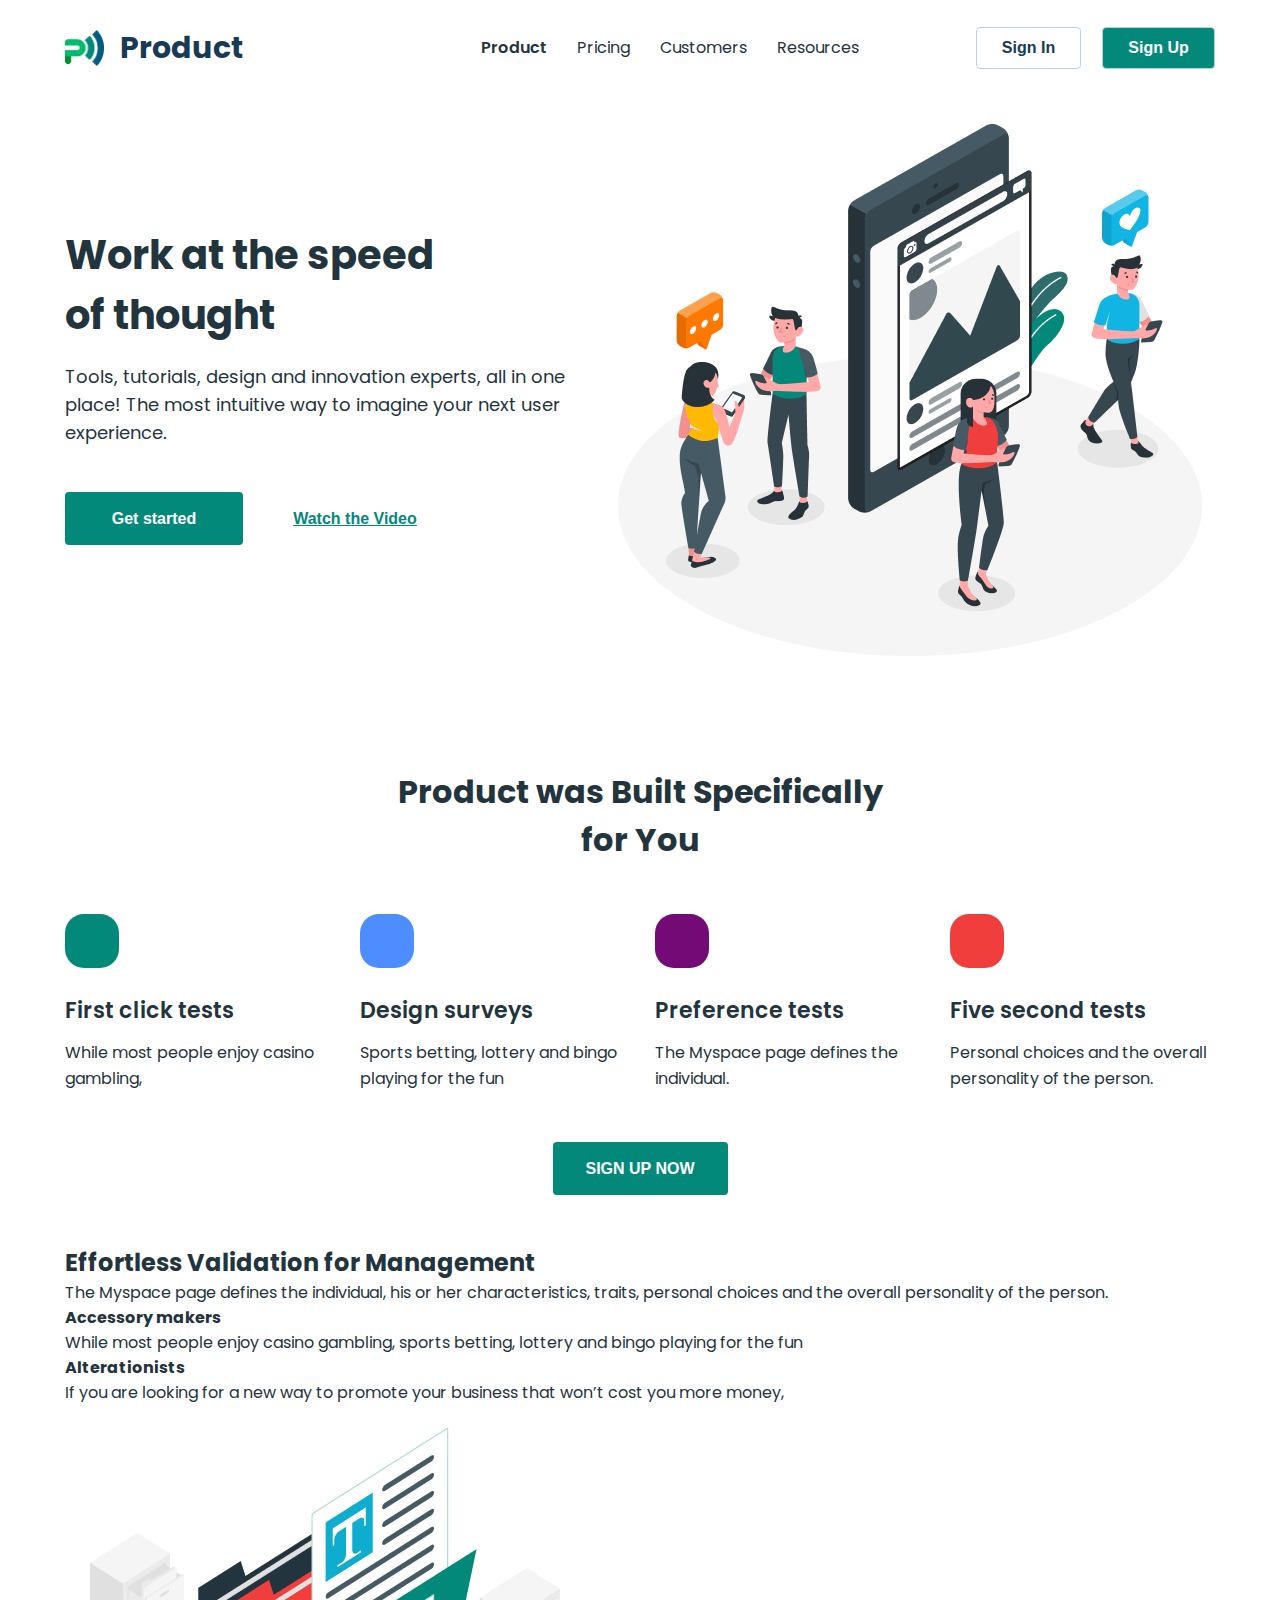
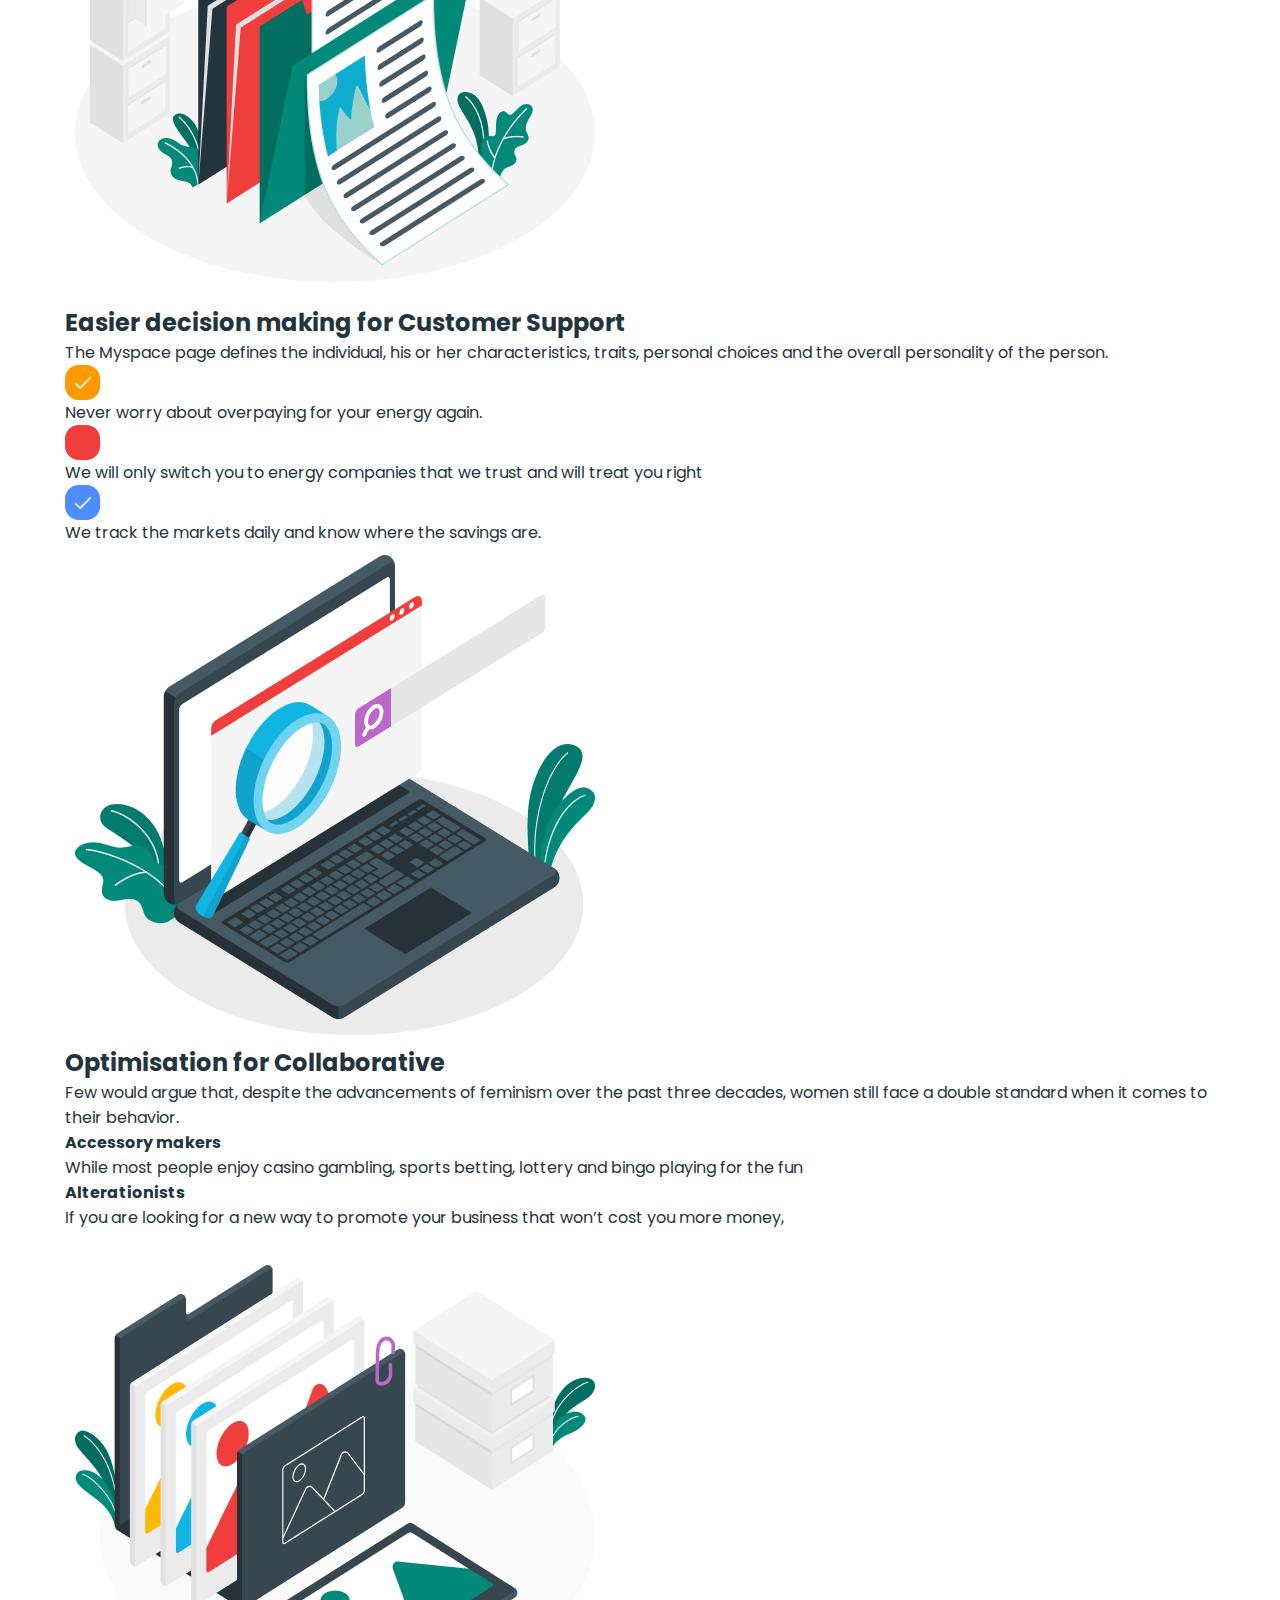
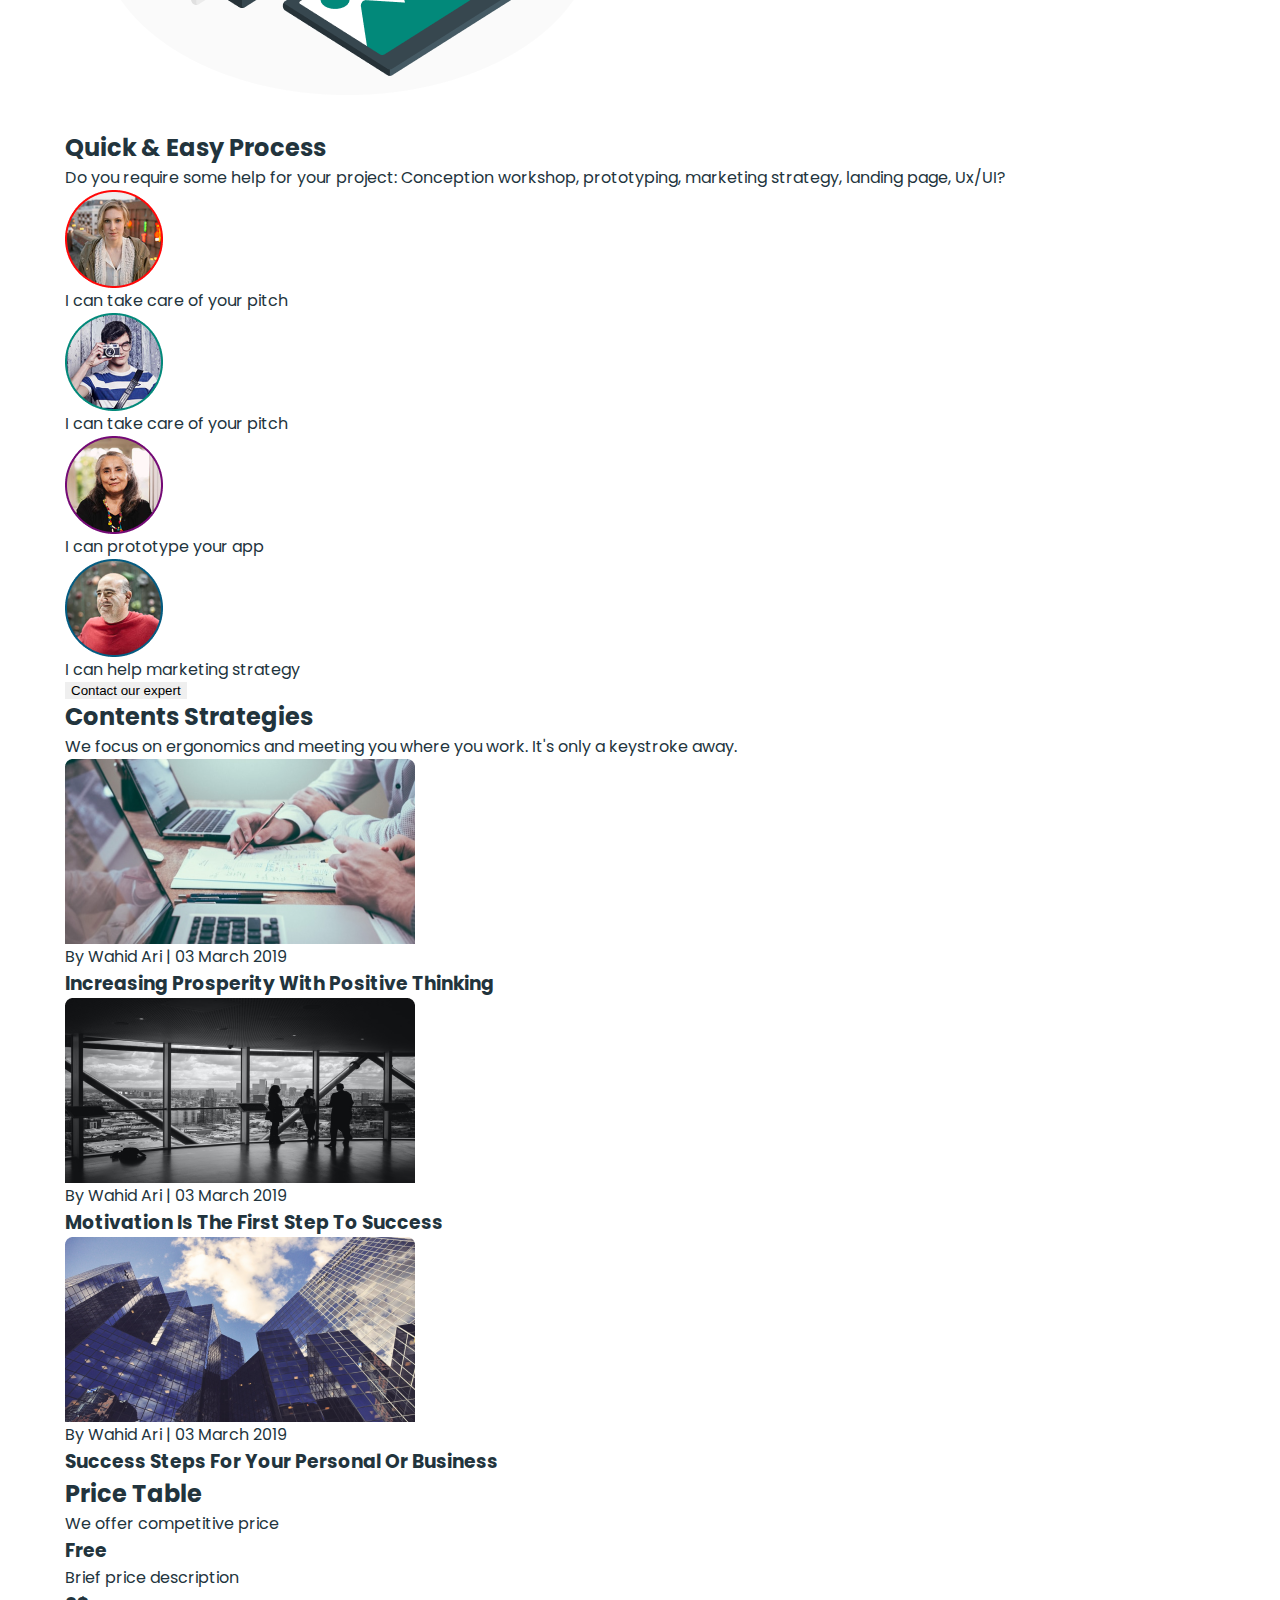
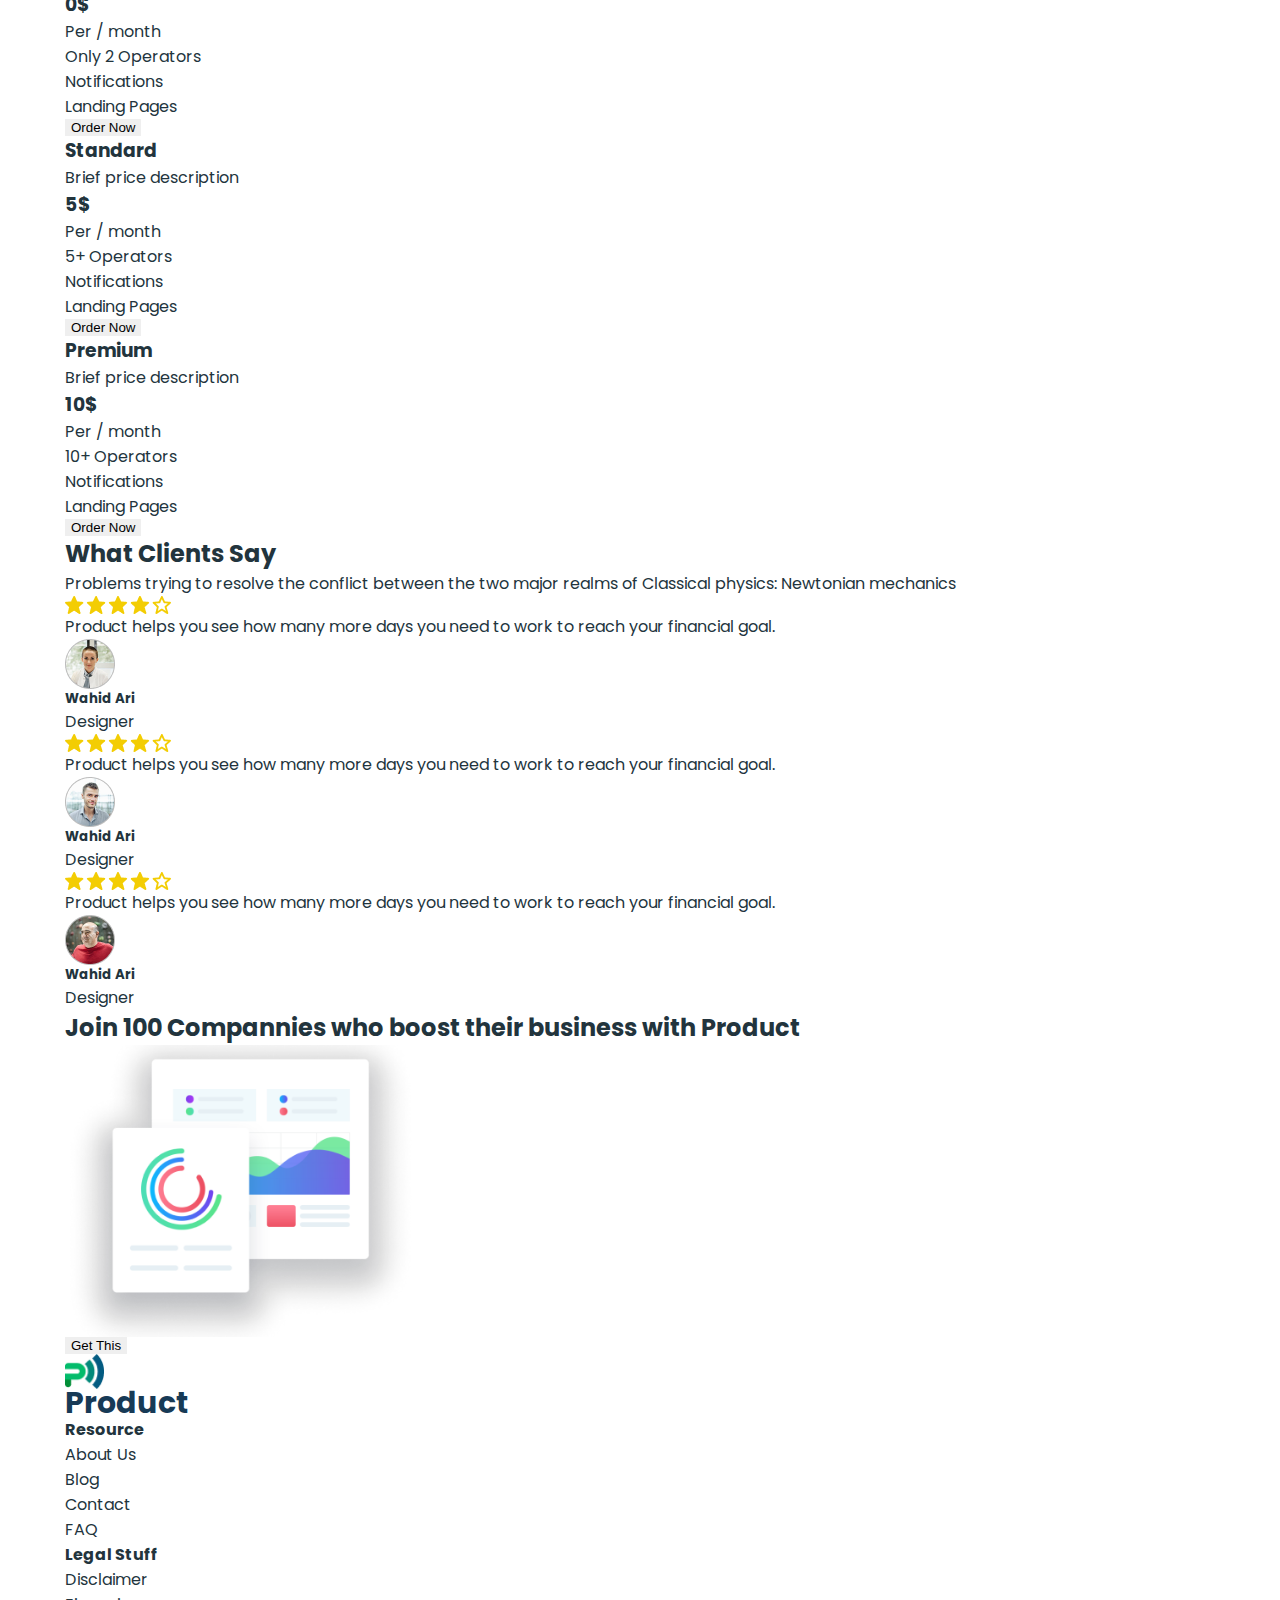
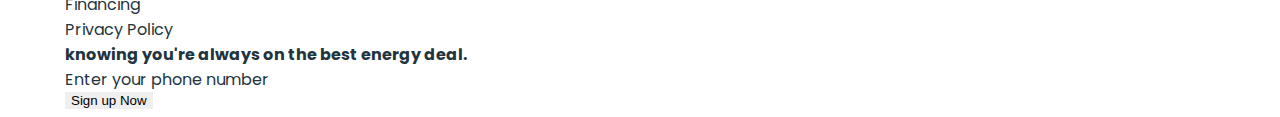
==== commit 36053ca4: "add index file" ====
--- a/index.html
+++ b/index.html
@@ -25,12 +25,14 @@
 
 <body>
 
+
     <header class="title-header">
         <div class="container container-header">
             <nav class="main-header">
-                <a href="index.html"><img src="./images/logo (1).png" alt="logo" width="39"> <span class="logo-text">Product</span></a>
+                <a href="index.html" class="logo-text">
+                    <img src="./images/logo (1).png" alt="logo" width="39"/>Product</a>
                 <ul class="main-header-nav">
-                    <li><a href="./index.html" class="main-header-link">Product</a></li>
+                    <li><a href="./index.html" class="main-header-link active">Product</a></li>
                     <li><a href="./pricises.html" class="main-header-link">Pricing</a></li>
                     <li><a href="./customers.html" class="main-header-link">Customers</a></li>
                     <li><a href="" class="main-header-link">Resources</a></li>
@@ -38,65 +40,65 @@
             </nav>
 
             <ul class="header-button-nav">
-                <li><button type="button" class="header-button-in">Sign In</button></li>
-                <li><button type="button" class="header-button-up">Sign Up</button></li>
+                <li><button type="button" class="header-button">Sign In</button></li>
+                <li><button type="button" class="header-button second">Sign Up</button></li>
             </ul>
         </div>
     </header>
 
-    <main>
+    
+<main>
+
+
 
         <section class="title-page">
             <div class="container container-title-page">
+                <div class="container-title">
                 <h1 class="main-title">Work at the speed of thought</h1>
                 <p class="title-text">Tools, tutorials, design and innovation experts, all in one place! The most intuitive way to imagine your
                 next user
                 experience.</p>
 
-                <ul class="title-button">
+                <ul class="title-button-page">
                     <li><button type="button" class="title-button-get">Get started</button></li>
                     <li><button type="button" class="title-button-watch">Watch the Video</button></li>
                 </ul>
+                </div >
                 <img src="./images/hero-img (1).png" alt="peoples" width="610">
             </div>
         </section>
+
 
         <section class="product">
             <div class="container container-product">
                 <h2 class="product-title">Product was Built Specifically for You</h2>
                 <ul class="product-description">
                     <li class="product-li">
-                        <img src="./images/grun.png" alt="grun" width="54">
+                        <div class="box green"></div>
                         <div class="product-block">
                             <h3 class="product-name">First click tests</h3>
                             <p class="product-text">While most people enjoy casino gambling,</p> 
                         </div>
                     </li>
-                </ul>
                 
-                <ul class="product-description">
                     <li class="product-li">
-                        <img src="./images/blau.png" alt="blau" width="54">
+                        <div class="box blue"></div>
                         <div class="product-block">
                             <h3 class="product-name">Design surveys</h3>
                             <p class="product-text">Sports betting, lottery and bingo playing for the fun</p>
                         </div>
                     </li>
-                </ul>
                 
-                <ul class="product-description">
                     <li class="product-li">
-                        <img src="./images/lila.png" alt="lila" width="54">
+                        <div class="box violet"></div>
                         <div class="product-block">
                             <h3 class="product-name">Preference tests</h3>
                             <p class="product-text">The Myspace page defines the individual.</p> 
                         </div>
                     </li>
-                </ul>
                 
-                <ul class="product-description">
                     <li class="product-li">
-                        <img src="./images/rot.png" alt="rot" width="54">
+                        <div class="box red"></div>
                         <div class="product-block">
                             <h3 class="product-name">Five second tests</h3>
                             <p class="product-text">Personal choices and the overall personality of the person.</p>
@@ -174,6 +176,7 @@
             <img src="./images/collaboration-img (1).png" alt="collaboration-img" width="540">
             </div>
         </section>
+
 
         <section class="feedback">
             <div class="container container-feedback">
@@ -210,6 +213,7 @@
             </div>
         </section>
 
+
         <section class="strategy">
             <div class="container container-strategy">
                 <h2 class="strategy-title">Contents Strategies</h2>
@@ -242,6 +246,7 @@
             </div>
         </section>
 
+
         <section class="price">
             <div class="container container-price">
                 <h2 class="price-title">Price Table</h2>
@@ -308,6 +313,7 @@
                 </ul>
             </div>
         </section>
+
 
         <section class="clients"> 
             <div class="container container-clients">
@@ -365,6 +371,7 @@
             </div>
         </section>
 
+
         <section class="promo">
             <div class="container container-promo">
                 <h2 class="promo-title">Join 100 Compannies who boost their business with Product</h2>
@@ -372,8 +379,11 @@
                 <button type="button" class="promo-button">Get This</button>
             </div>
         </section>
+
+
         
     </main>
+
 
     <footer class="main-footer">
         <div class="container container-main-footer">
@@ -415,6 +425,7 @@
         </div>
 
     </footer>
+ 
 </body>
 
 </html>--- a/css/index.css
+++ b/css/index.css
@@ -23,5 +23,236 @@
 
 img {
     display: block;
-    max-width: 100%;
+}
+
+a {
+    text-decoration: none;
+}
+
+
+button {
+    display: block;
+    cursor: pointer;
+    border: none;
+}
+
+/* header*/
+
+.container {
+    width: 1150px;
+    padding: 0 20px;
+    margin: 0 auto;
+}
+
+.container-header {
+    display: flex;
+}
+
+
+.main-header {
+display: flex;
+}
+
+.logo-text {
+font-weight: 700;
+    font-size: 30px;
+    display: flex;
+    gap: 16px;
+    margin-right: 237px;
+    /* line-height: 28px; */
+    line-height: 0.93;
+    color: #173a56;
+    align-items: center;
+
+}
+
+.main-header-nav {
+display: flex;
+    gap: 30px;
+
+}
+
+.main-header-link {
+    padding: 26px 0;
+        display: block;
+        /* line-height: 28px; */
+        line-height: 1.75;
+        color: #22343d;
+}
+
+.active {
+    font-weight: 600;
+}
+
+.header-button-nav {
+    display: flex;
+        gap: 21px;
+        margin-left: auto;
+        align-items: center;
+}
+
+.header-button {
+    border: 1px solid #bcd0e5;
+        border-radius: 4px;
+        width: 105px;
+        height: 42px;
+        background-color: #fff;
+        font-weight: 600;
+        font-size: 16px;
+        text-align: center;
+        color: #173a56;
+}
+
+.second {
+    background: #02897a;
+    border-radius: 4px;
+    width: 113px;
+    height: 42px;
+    color: #fff;
+}
+
+/* title page */
+
+.title-page {
+padding: 25px 0 50px;
+}
+
+.container-title-page {
+    display: flex;
+        gap: 35px
+}
+
+.container-title{
+    padding: 112px 0;     
+}
+
+.main-title {
+font-weight: 700;
+    font-size: 40px;
+    max-width: 415px;
+    /* line-height: 60px; */
+    line-height: 1.5;
+    color: #22343d;
+    margin-bottom: 18px;
+
+}
+
+.title-text {
+font-weight: 400;
+    font-size: 18px;
+
+    /* line-height: 28px; */
+    line-height: 1.55556;
+    color: #22343d;
+    margin-bottom: 45px;
+}
+
+.title-button-page {
+    display: flex;
+    gap: 30px;
+        align-items: center;
+}
+
+.title-button-get {
+font-weight: 700;
+    font-size: 16px;
+    color: #fff;
+    border-radius: 4px;
+    width: 178px;
+    height: 53px;
+    background: #02897a
+  
+
+}
+
+.title-button-watch {
+  font-weight: 600;
+    font-size: 16px;
+    text-decoration: underline;
+    text-decoration-skip-ink: none;
+    color: #02897a;
+    width: 164px;
+    height: 23px;
+    background-color: #fff;
+}
+
+/* product */
+
+.product {
+    padding: 50px 0;
+    
+}
+
+
+
+.product-title {
+    font-weight: 700;
+        font-size: 32px;
+        text-align: center;
+        color: #22343d;
+        max-width: 530px;
+        margin: 0 auto 50px;
+}
+
+.product-description {
+    display: flex;
+        gap: 30px;
+        padding-bottom: 50px;
+    
+}
+
+.box {
+    border-radius: 19px;
+    width: 54px;
+    height: 54px;
+    margin-bottom: 26px;
+    display: flex;
+}
+
+.product-li {
+    width: calc((100% - 90px) / 4);
+    
+}
+
+.product-name {
+    font-weight: 600;
+        font-size: 22px;
+        color: #22343d;
+        margin-bottom: 13px;
+}
+
+.product-text {
+    /* line-height: 26px; */
+        line-height: 1.625;
+        color: #22343d;
+}
+
+.product-buttom {
+    margin-top: 50px;
+        border-radius: 4px;
+        width: 175px;
+        height: 53px;
+        background: #02897a;
+    
+        font-weight: 700;
+        font-size: 16px;
+        color: #fff;
+        margin: 0 auto;
+        
+}
+
+.green {
+    background: #02897a;
+}
+
+.blue {
+    background: #4d8dff;
+}
+
+.violet {
+    background: #740a76;
+}
+
+.red {
+    background: #f03e3d;
 }